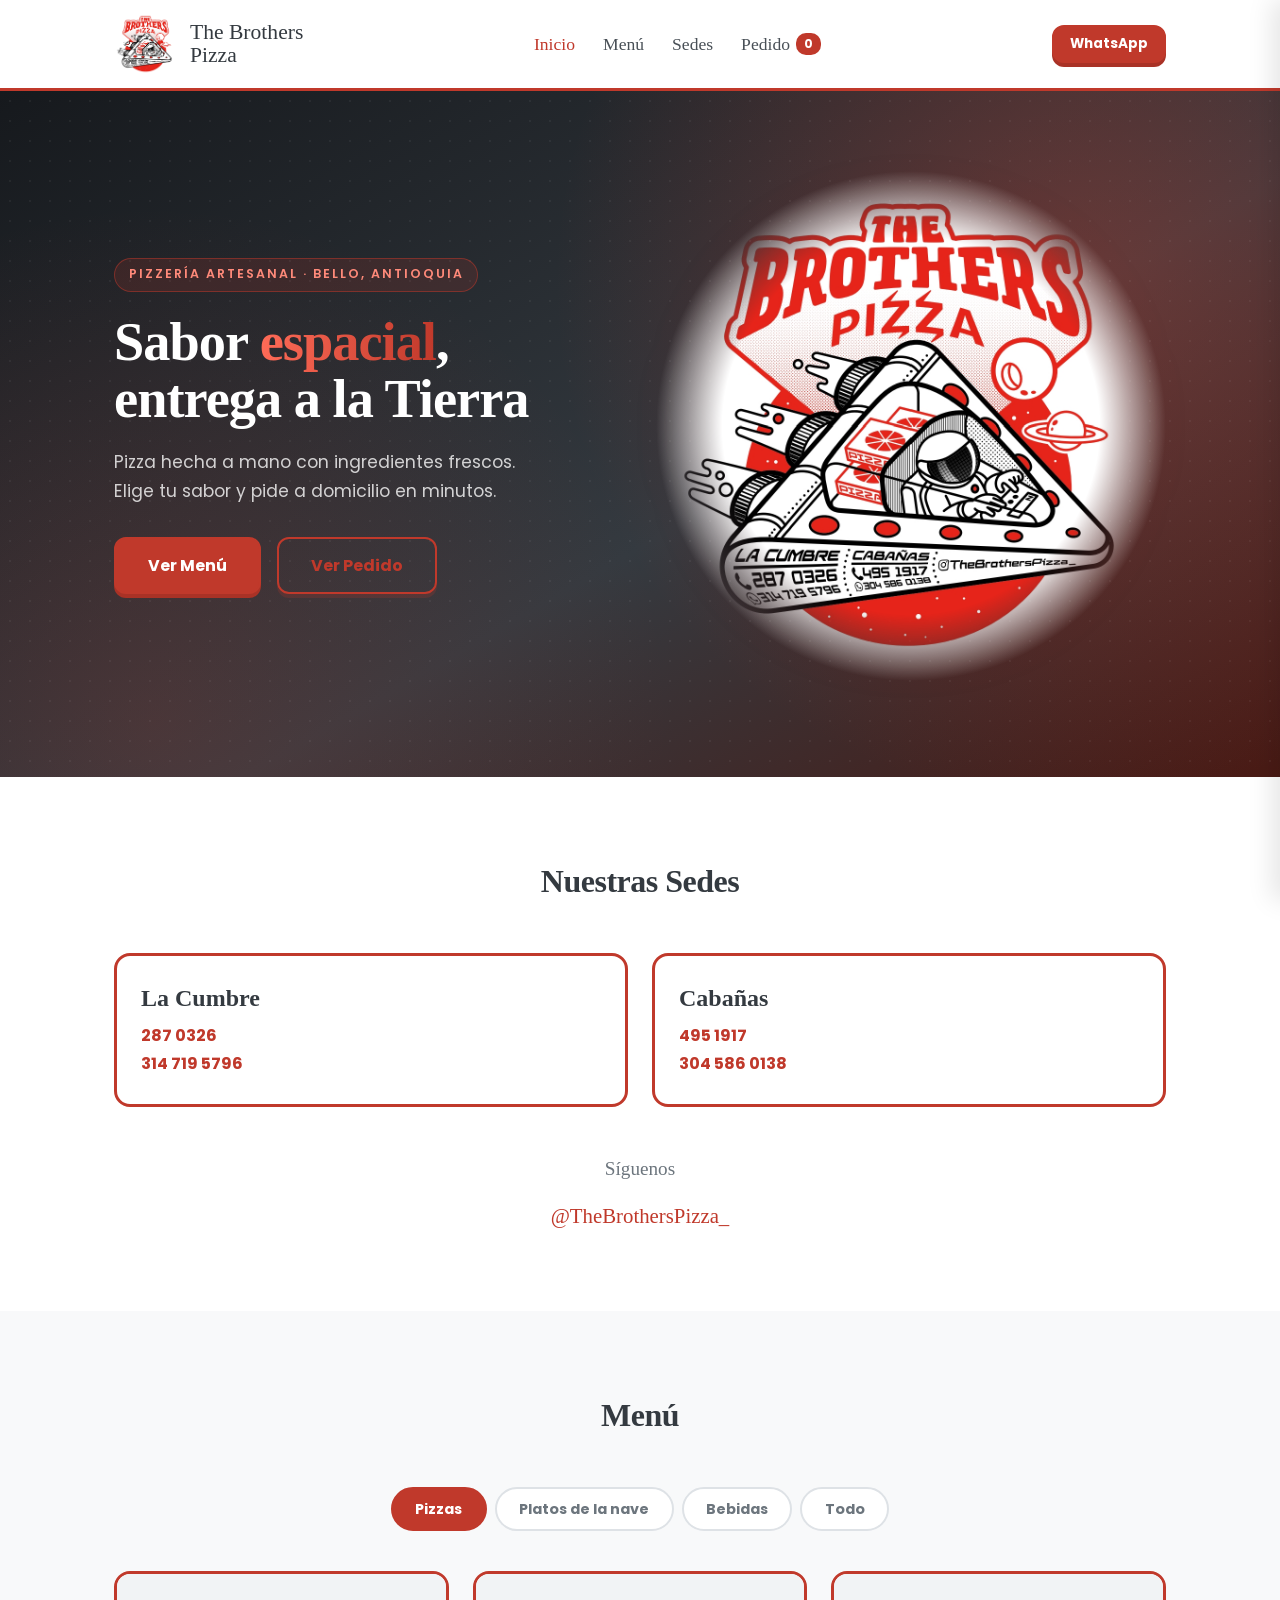
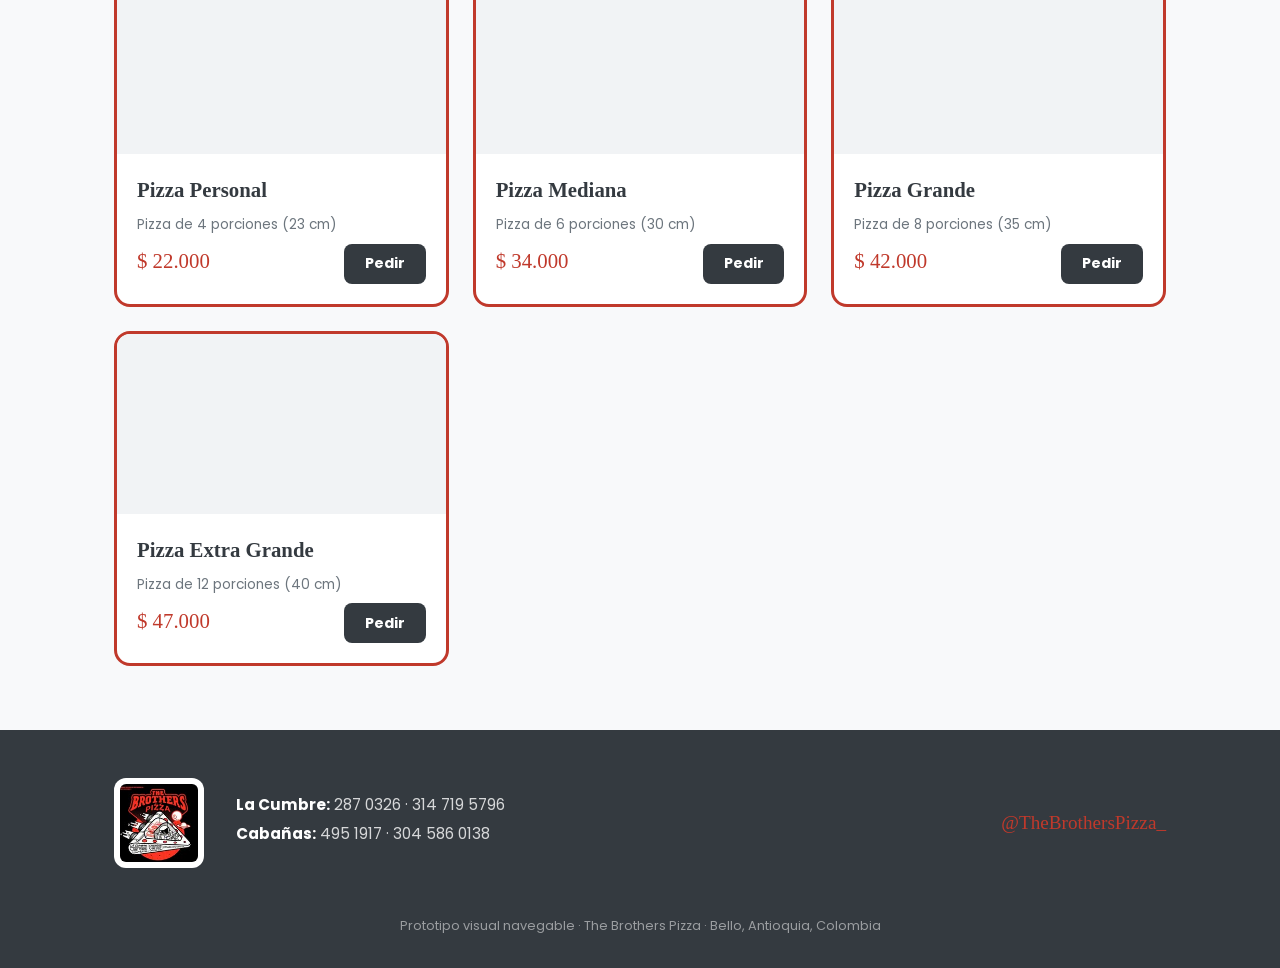
==== index.html @ 6e0bef59 "MVP web The Brothers Pizza" ====
<!DOCTYPE html>
<html lang="es">
<head>
  <meta charset="UTF-8">
  <meta name="viewport" content="width=device-width, initial-scale=1.0">
  <title>The Brothers Pizza - Pedidos Online</title>
  <link rel="preconnect" href="https://fonts.googleapis.com">
  <link rel="preconnect" href="https://fonts.gstatic.com" crossorigin>
  <link href="https://fonts.googleapis.com/css2?family=Permanent+Marker&family=Poppins:wght@400;600;700;800&display=swap" rel="stylesheet">
  <link rel="stylesheet" href="styles.css">
</head>
<body>

  <!-- Header -->
  <header class="header" id="header">
    <div class="container header-inner">
      <a href="#" class="logo" aria-label="The Brothers Pizza">
        <img src="figma-images/logo-astronaut.jpeg" alt="The Brothers Pizza" class="logo-img">
        <span class="logo-text">The Brothers<br>Pizza</span>
      </a>

      <nav class="nav" id="nav">
        <ul class="nav-list">
          <li><a href="#inicio" class="nav-link active">Inicio</a></li>
          <li><a href="#menu" class="nav-link">Menú</a></li>
          <li><a href="#sedes" class="nav-link">Sedes</a></li>
          <li><a href="#carrito" class="nav-link nav-link--cart" aria-label="Carrito de compras">
            Pedido <span class="cart-count" id="cart-count">0</span>
          </a></li>
        </ul>
      </nav>

      <div class="header-actions">
        <a href="https://api.whatsapp.com/send?phone=573100000000&text=Hola" target="_blank" rel="noopener" class="btn btn--red btn--sm">WhatsApp</a>
        <button class="btn-toggle-menu" id="toggle-menu" aria-label="Abrir menú" aria-expanded="false">
          <span></span><span></span><span></span>
        </button>
      </div>
    </div>
  </header>

  <!-- Hero / Landing -->
  <section class="hero" id="inicio">
    <div class="hero-content container">
      <div class="hero-text">
        <span class="hero-eyebrow">Pizzería artesanal · Bello, Antioquia</span>
        <h1 class="hero-title">Sabor <span class="hero-accent">espacial</span>,<br>entrega a la Tierra</h1>
        <p class="hero-sub">Pizza hecha a mano con ingredientes frescos. Elige tu sabor y pide a domicilio en minutos.</p>
        <div class="hero-cta">
          <a href="#menu" class="btn btn--red btn--lg">Ver Menú</a>
          <a href="#carrito" class="btn btn--outline btn--lg">Ver Pedido</a>
        </div>
      </div>
      <div class="hero-visual">
        <div class="hero-glow"></div>
        <img src="figma-images/logo-astronaut.jpeg" alt="The Brothers Pizza - Astronauta" class="hero-image">
      </div>
    </div>
  </section>

  <!-- Sedes -->
  <section class="sedes" id="sedes">
    <div class="container">
      <h2 class="section-title">Nuestras Sedes</h2>
      <div class="sedes-grid">
        <article class="sede-card">
          <h3 class="sede-name">La Cumbre</h3>
          <p class="sede-phone">287 0326</p>
          <p class="sede-phone">314 719 5796</p>
        </article>
        <article class="sede-card">
          <h3 class="sede-name">Cabañas</h3>
          <p class="sede-phone">495 1917</p>
          <p class="sede-phone">304 586 0138</p>
        </article>
      </div>
      <div class="social-section">
        <p class="social-label">Síguenos</p>
        <a href="https://www.instagram.com/thebrotherspizza_/?hl=en" target="_blank" rel="noopener" class="social-link">@TheBrothersPizza_</a>
      </div>
    </div>
  </section>

  <!-- Menú / Pedido -->
  <section class="menu" id="menu">
    <div class="container">
      <h2 class="section-title">Menú</h2>
      <div class="category-tabs" role="tablist" aria-label="Categorías">
        <button class="tab-btn tab-btn--active" data-cat="pizzas" role="tab" aria-selected="true">Pizzas</button>
        <button class="tab-btn" data-cat="platos" role="tab" aria-selected="false">Platos de la nave</button>
        <button class="tab-btn" data-cat="bebidas" role="tab" aria-selected="false">Bebidas</button>
        <button class="tab-btn" data-cat="todo" role="tab" aria-selected="false">Todo</button>
      </div>

      <div class="products-grid" id="products-grid"></div>
    </div>
  </section>

  <!-- Modal de personalización de pizza -->
  <div class="modal-overlay" id="modal-overlay" aria-hidden="true">
    <div class="modal" id="product-modal" role="dialog" aria-modal="true" aria-label="Personalizar producto">
      <button class="modal-close" id="modal-close" aria-label="Cerrar">&times;</button>
      <div class="modal-body">
        <div class="modal-header">
          <div class="product-thumb" id="modal-thumb"></div>
          <div class="product-info">
            <h3 class="product-modal-name" id="modal-name"></h3>
            <p class="product-modal-desc" id="modal-desc"></p>
            <div class="product-modal-price" id="modal-price"></div>
          </div>
        </div>

        <div class="modal-options" id="modal-options">
          <div class="option-group">
            <label class="option-group-title">Sabor</label>
            <div class="flavor-options" id="modal-flavors"></div>
            <p class="flavor-hint">Un sabor por pizza · Algunos sabores tienen recargo</p>
          </div>
        </div>

        <div class="modal-summary">
          <div class="summary-line">
            <span>Subtotal:</span>
            <span class="summary-value" id="modal-subtotal">$0</span>
          </div>
        </div>

        <div class="modal-actions">
          <button class="btn btn--outline btn--full" id="modal-cancel-btn">Cancelar</button>
          <button class="btn btn--red btn--full btn--lg" id="modal-add-btn">Agregar al Pedido</button>
        </div>
      </div>
    </div>
  </div>

  <!-- Carrito / Pedido -->
  <aside class="cart-drawer" id="cart-drawer" aria-hidden="true">
    <div class="cart-drawer-inner">
      <div class="cart-drawer-header">
        <h3>Tu Pedido</h3>
        <button class="cart-close" id="cart-close" aria-label="Cerrar pedido">&times;</button>
      </div>

      <div class="cart-items" id="cart-items"></div>

      <div class="cart-footer">
        <div class="cart-totals">
          <div class="totals-line">
            <span>Subtotal</span>
            <span id="cart-subtotal">$0</span>
          </div>
          <div class="totals-line totals-line--total">
            <span>Total</span>
            <span id="cart-total">$0</span>
          </div>
        </div>
        <div class="cart-actions">
          <button class="btn btn--outline btn--full" id="cart-clear">Vaciar</button>
          <button class="btn btn--red btn--full btn--lg" id="cart-checkout">Simular Pedido</button>
        </div>
      </div>
    </div>
  </aside>

  <!-- Footer -->
  <footer class="footer">
    <div class="container footer-inner">
      <div class="footer-brand">
        <img src="figma-images/logo-main.jpg" alt="The Brothers Pizza" class="footer-logo">
      </div>
      <div class="footer-contact">
        <p><strong>La Cumbre:</strong> 287 0326 · 314 719 5796</p>
        <p><strong>Cabañas:</strong> 495 1917 · 304 586 0138</p>
      </div>
      <div class="footer-social">
        <a href="https://www.instagram.com/thebrotherspizza_/?hl=en" target="_blank" rel="noopener" class="footer-social-link">@TheBrothersPizza_</a>
      </div>
      <p class="footer-legal">Prototipo visual navegable · The Brothers Pizza · Bello, Antioquia, Colombia</p>
    </div>
  </footer>

  <script src="data.js"></script>
  <script src="script.js"></script>
</body>
</html>
---- styles.css ----
:root {
  --color-red: #C0392B;
  --color-red-dark: #A93226;
  --color-dark: #343A40;
  --color-dark-light: #495057;
  --color-white: #FFFFFF;
  --color-gray: #6c757d;
  --color-bg: #f8f9fa;
  --color-border: #dee2e6;
  --shadow: 0 4px 12px rgba(0,0,0,0.08);
  --shadow-lg: 0 8px 24px rgba(0,0,0,0.12);
  --radius: 12px;
  --radius-lg: 16px;
  --transition: 0.25s ease;
  --font-display: 'Permanent Marker', cursive;
  --font-body: 'Poppins', system-ui, -apple-system, sans-serif;
}

* { box-sizing: border-box; margin: 0; padding: 0; }

html { scroll-behavior: smooth; font-size: 16px; }

body {
  font-family: var(--font-body);
  color: #212529;
  background: var(--color-bg);
  line-height: 1.5;
  overflow-x: hidden;
}

a { text-decoration: none; color: inherit; }
button { font-family: inherit; border: none; background: none; cursor: pointer; }
img { max-width: 100%; display: block; }
ul { list-style: none; }

.container {
  max-width: 1100px;
  margin: 0 auto;
  padding: 0 1.5rem;
}

.section-title {
  font-family: var(--font-display);
  font-size: 2rem;
  color: var(--color-dark);
  text-align: center;
  margin-bottom: 3rem;
  letter-spacing: -0.5px;
}

/* ---------- Header ---------- */
.header {
  position: sticky;
  top: 0;
  z-index: 100;
  background: rgba(255,255,255,0.95);
  backdrop-filter: blur(8px);
  border-bottom: 3px solid var(--color-red);
}

.header-inner {
  display: flex;
  align-items: center;
  justify-content: space-between;
  padding: 0.75rem 1.5rem;
}

.logo {
  display: flex;
  align-items: center;
  gap: 0.75rem;
}

.logo-img {
  width: 64px;
  height: 64px;
  object-fit: contain;
  display: block;
  border-radius: 8px;
}

.logo-text {
  font-family: var(--font-display);
  font-size: 1.35rem;
  color: var(--color-dark);
  line-height: 1.05;
  white-space: nowrap;
}

.nav-list {
  display: flex;
  gap: 1.75rem;
  align-items: center;
}

.nav-link {
  font-family: var(--font-display);
  font-size: 1.1rem;
  color: #495057;
  transition: color var(--transition);
}

.nav-link:hover, .nav-link.active { color: var(--color-red); }

.nav-link--cart {
  display: flex;
  align-items: center;
  gap: 0.4rem;
}

.cart-count {
  background: var(--color-red);
  color: var(--color-white);
  font-size: 0.75rem;
  padding: 0.15rem 0.5rem;
  border-radius: 10px;
  font-weight: 700;
  font-family: var(--font-body);
}

.header-actions {
  display: flex;
  align-items: center;
  gap: 0.75rem;
}

.btn {
  display: inline-flex;
  align-items: center;
  justify-content: center;
  gap: 0.5rem;
  padding: 0.6rem 1.25rem;
  border-radius: var(--radius);
  font-weight: 700;
  font-size: 0.95rem;
  transition: all var(--transition);
  border: 2px solid transparent;
  font-family: var(--font-body);
}

.btn--red {
  background: var(--color-red);
  color: var(--color-white);
  border-color: var(--color-red);
  box-shadow: 0 4px 0 var(--color-red-dark);
}

.btn--red:hover {
  background: var(--color-red-dark);
  transform: translateY(-1px);
  box-shadow: 0 6px 0 var(--color-red-dark);
}

.btn--red:active {
  transform: translateY(2px);
  box-shadow: 0 2px 0 var(--color-red-dark);
}

.btn--outline {
  background: transparent;
  color: var(--color-red);
  border-color: var(--color-red);
  box-shadow: 0 4px 0 rgba(192,57,43,0.2);
}

.btn--outline:hover {
  background: var(--color-red);
  color: var(--color-white);
  transform: translateY(-1px);
}

.btn--sm { padding: 0.45rem 1rem; font-size: 0.85rem; }
.btn--lg { padding: 0.9rem 2rem; font-size: 1rem; }
.btn--full { width: 100%; }

.btn-toggle-menu {
  width: 36px;
  height: 36px;
  position: relative;
  display: none;
  flex-direction: column;
  justify-content: center;
  gap: 5px;
}

.btn-toggle-menu span {
  display: block;
  width: 100%;
  height: 3px;
  background: #212529;
  border-radius: 2px;
  transition: var(--transition);
}

/* ---------- Hero ---------- */
.hero {
  position: relative;
  background:
    radial-gradient(circle at 84% 28%, rgba(192,57,43,0.38), transparent 44%),
    radial-gradient(circle at 12% 92%, rgba(192,57,43,0.18), transparent 40%),
    linear-gradient(150deg, #16191d 0%, #343A40 58%, #4a1a14 100%);
  color: var(--color-white);
  padding: 5rem 0 6rem;
  overflow: hidden;
}

.hero::before {
  content: '';
  position: absolute;
  top: 0; left: 0; right: 0; bottom: 0;
  background-image: radial-gradient(circle, rgba(255,255,255,0.05) 1px, transparent 1px);
  background-size: 20px 20px;
  pointer-events: none;
  z-index: 1;
}

.hero .container {
  position: relative;
  z-index: 2;
  display: grid;
  grid-template-columns: 1fr 1fr;
  gap: 2rem;
  align-items: center;
}

.hero-eyebrow {
  display: inline-block;
  font-family: var(--font-body);
  font-size: 0.78rem;
  font-weight: 600;
  letter-spacing: 2px;
  text-transform: uppercase;
  color: #ff8a7a;
  background: rgba(192,57,43,0.16);
  border: 1px solid rgba(192,57,43,0.5);
  padding: 0.4rem 0.85rem;
  border-radius: 999px;
  margin-bottom: 1.4rem;
}

.hero-title {
  font-family: var(--font-display);
  font-size: 3.4rem;
  line-height: 1.05;
  margin-bottom: 1.25rem;
  letter-spacing: -1px;
  color: var(--color-white);
}

.hero-accent {
  background: linear-gradient(90deg, #ff6b57 0%, #C0392B 100%);
  -webkit-background-clip: text;
  background-clip: text;
  color: transparent;
}

.hero-sub {
  font-size: 1.08rem;
  line-height: 1.65;
  color: rgba(255,255,255,0.78);
  max-width: 440px;
  margin-bottom: 2rem;
}

.hero-text {
  max-width: 520px;
}

.hero-cta {
  display: flex;
  gap: 1rem;
  flex-wrap: wrap;
}

.hero-visual {
  position: relative;
  display: flex;
  align-items: center;
  justify-content: center;
  min-height: 460px;
}

.hero-glow {
  position: absolute;
  width: 82%;
  height: 82%;
  background: radial-gradient(circle, rgba(192,57,43,0.65) 0%, rgba(192,57,43,0.15) 45%, transparent 68%);
  filter: blur(50px);
  z-index: 1;
}

.hero-image {
  position: relative;
  z-index: 2;
  width: 100%;
  max-width: 540px;
  height: auto;
  display: block;
  -webkit-mask-image: radial-gradient(circle closest-side at 50% 50%, #000 74%, transparent 100%);
  mask-image: radial-gradient(circle closest-side at 50% 50%, #000 74%, transparent 100%);
  filter: drop-shadow(0 28px 55px rgba(0,0,0,0.55));
  animation: heroFloat 6s ease-in-out infinite;
}

@keyframes heroFloat {
  0%, 100% { transform: translateY(0); }
  50% { transform: translateY(-16px); }
}

@media (prefers-reduced-motion: reduce) {
  .hero-image { animation: none; }
}

/* ---------- Sedes ---------- */
.sedes {
  padding: 5rem 0;
  background: var(--color-white);
}

.sedes-grid {
  display: grid;
  grid-template-columns: repeat(auto-fit, minmax(260px, 1fr));
  gap: 1.5rem;
}

.sede-card {
  display: flex;
  flex-direction: column;
  border: 3px solid var(--color-red);
  border-radius: var(--radius-lg);
  padding: 1.5rem;
  background: var(--color-white);
  transition: transform var(--transition);
}

.sede-card:hover { transform: translateY(-3px); }

.sede-name {
  font-family: var(--font-display);
  font-size: 1.5rem;
  color: var(--color-dark);
  margin-bottom: 0.5rem;
}

.sede-phone {
  font-family: var(--font-body);
  font-weight: 700;
  font-size: 1rem;
  color: var(--color-red);
  margin-bottom: 0.25rem;
}

.social-section {
  margin-top: 3rem;
  text-align: center;
}

.social-label {
  font-family: var(--font-display);
  font-size: 1.2rem;
  color: var(--color-gray);
  margin-bottom: 1rem;
  display: block;
}

.social-link {
  font-family: var(--font-display);
  font-size: 1.3rem;
  color: var(--color-red);
  transition: color var(--transition);
}

.social-link:hover { color: var(--color-red-dark); }

/* ---------- Menu ---------- */
.menu { padding: 5rem 0 4rem; background: var(--color-bg); }

.category-tabs {
  display: flex;
  justify-content: center;
  gap: 0.5rem;
  margin-bottom: 2.5rem;
  flex-wrap: wrap;
}

.tab-btn {
  padding: 0.6rem 1.4rem;
  border: 2px solid var(--color-border);
  border-radius: 30px;
  background: var(--color-white);
  color: var(--color-gray);
  font-family: var(--font-body);
  font-weight: 700;
  font-size: 0.9rem;
  transition: all var(--transition);
  cursor: pointer;
}

.tab-btn:hover { color: var(--color-red); border-color: var(--color-red); }

.tab-btn--active {
  background: var(--color-red);
  color: var(--color-white);
  border-color: var(--color-red);
}

.products-grid {
  display: grid;
  grid-template-columns: repeat(auto-fill, minmax(260px, 1fr));
  gap: 1.5rem;
}

.product-card {
  background: var(--color-white);
  border: 3px solid var(--color-red);
  border-radius: var(--radius-lg);
  overflow: hidden;
  transition: transform var(--transition);
  display: flex;
  flex-direction: column;
}

.product-card:hover { transform: translateY(-4px); }

.product-thumb {
  height: 180px;
  background: #f1f3f5;
  position: relative;
  overflow: hidden;
}

.product-thumb img { width: 100%; height: 100%; object-fit: cover; }

.product-info {
  padding: 1.25rem;
  display: flex;
  flex-direction: column;
  gap: 0.6rem;
  flex: 1;
}

.product-name {
  font-family: var(--font-display);
  font-size: 1.3rem;
  color: var(--color-dark);
}

.product-desc {
  font-size: 0.85rem;
  color: var(--color-gray);
  line-height: 1.4;
}

.product-price-row {
  display: flex;
  justify-content: space-between;
  align-items: baseline;
  margin-top: auto;
}

.product-price {
  font-family: var(--font-display);
  font-size: 1.3rem;
  color: var(--color-red);
}

.product-add {
  background: var(--color-dark);
  color: var(--color-white);
  padding: 0.6rem 1.3rem;
  border-radius: 8px;
  font-family: var(--font-body);
  font-weight: 700;
  font-size: 0.9rem;
  transition: background var(--transition);
  flex-shrink: 0;
}

.product-add:hover { background: var(--color-red); }

/* ---------- Modal ---------- */
.modal-overlay {
  position: fixed;
  inset: 0;
  background: rgba(0,0,0,0.6);
  backdrop-filter: blur(4px);
  z-index: 1000;
  display: flex;
  align-items: center;
  justify-content: center;
  padding: 1.5rem;
  opacity: 0;
  pointer-events: none;
  transition: opacity var(--transition);
}

.modal-overlay.open { opacity: 1; pointer-events: auto; }

.modal {
  background: var(--color-white);
  border: 3px solid var(--color-red);
  border-radius: var(--radius-lg);
  width: 100%;
  max-width: 480px;
  max-height: 90vh;
  overflow-y: auto;
  transform: translateY(20px);
  transition: transform var(--transition);
  box-shadow: var(--shadow-lg);
}

.modal-overlay.open .modal { transform: translateY(0); }

.modal-close {
  position: absolute;
  top: 1rem;
  right: 1rem;
  width: 40px;
  height: 40px;
  border-radius: 50%;
  background: #f1f3f5;
  color: #495057;
  font-size: 1.5rem;
  line-height: 1;
  display: grid;
  place-items: center;
  transition: background var(--transition), color var(--transition);
  border: 2px solid var(--color-dark);
}

.modal-close:hover { background: var(--color-red); color: var(--color-white); }

.modal-body { padding: 1.75rem; display: flex; flex-direction: column; gap: 1.5rem; }

.modal-header { display: flex; gap: 1.25rem; align-items: flex-start; }

.modal-thumb {
  width: 120px;
  height: 120px;
  border-radius: var(--radius);
  overflow: hidden;
  background: #f1f3f5;
  flex-shrink: 0;
  border: 2px solid var(--color-border);
}

.modal-thumb img { width: 100%; height: 100%; object-fit: cover; }

.product-modal-name {
  font-family: var(--font-display);
  font-size: 1.6rem;
  color: var(--color-dark);
  margin-bottom: 0.4rem;
}

.product-modal-desc {
  font-size: 0.9rem;
  color: var(--color-gray);
  margin-bottom: 0.75rem;
  line-height: 1.4;
}

.product-modal-price {
  font-family: var(--font-display);
  font-size: 1.4rem;
  color: var(--color-red);
}

.option-group-title {
  font-family: var(--font-display);
  font-size: 1.1rem;
  color: var(--color-dark);
  margin-bottom: 0.6rem;
  display: block;
}

.flavor-hint {
  font-size: 0.8rem;
  color: var(--color-gray);
  margin-top: 0.5rem;
}

.size-options, .flavor-options {
  display: flex;
  flex-wrap: wrap;
  gap: 0.6rem;
}

.option-chip {
  padding: 0.5rem 0.9rem;
  border: 2px solid var(--color-border);
  border-radius: 20px;
  background: var(--color-white);
  color: #495057;
  font-family: var(--font-body);
  font-weight: 700;
  font-size: 0.85rem;
  cursor: pointer;
  transition: all var(--transition);
  white-space: nowrap;
}

.option-chip:hover { border-color: var(--color-red); color: var(--color-red); }

.option-chip--selected {
  background: var(--color-red);
  color: var(--color-white);
  border-color: var(--color-red);
  box-shadow: 0 4px 0 var(--color-red-dark);
}

.option-chip--price {
  position: relative;
  padding-left: 2.2rem;
}

.option-chip--price::before {
  content: '+';
  position: absolute;
  left: 0.55rem;
  top: 50%;
  transform: translateY(-50%);
  font-size: 1rem;
  color: var(--color-red);
  font-weight: 900;
}

.modal-summary {
  padding-top: 0.5rem;
  border-top: 3px solid var(--color-border);
  margin-top: 0.5rem;
}

.summary-line {
  display: flex;
  justify-content: space-between;
  font-family: var(--font-display);
  font-size: 1.2rem;
  color: var(--color-dark);
}

.summary-value { color: var(--color-red); }

.modal-actions {
  display: flex;
  gap: 0.75rem;
  margin-top: 0.5rem;
}

/* ---------- Cart Drawer ---------- */
.cart-drawer {
  position: fixed;
  top: 0;
  right: 0;
  width: 100%;
  max-width: 420px;
  height: 100vh;
  background: var(--color-white);
  z-index: 1100;
  transform: translateX(100%);
  transition: transform var(--transition);
  box-shadow: -8px 0 24px rgba(0,0,0,0.1);
  display: flex;
  flex-direction: column;
  border-left: 3px solid var(--color-red);
}

.cart-drawer.open { transform: translateX(0); }

.cart-drawer-inner { display: flex; flex-direction: column; height: 100%; }

.cart-drawer-header {
  display: flex;
  align-items: center;
  justify-content: space-between;
  padding: 1.25rem 1.5rem;
  border-bottom: 3px solid var(--color-red);
}

.cart-drawer-header h3 {
  font-family: var(--font-display);
  font-size: 1.5rem;
  color: var(--color-dark);
}

.cart-close {
  width: 40px;
  height: 40px;
  border-radius: 50%;
  background: #f1f3f5;
  color: #495057;
  font-size: 1.5rem;
  line-height: 1;
  display: grid;
  place-items: center;
  border: 2px solid var(--color-dark);
}

.cart-items {
  flex: 1;
  overflow-y: auto;
  padding: 1.5rem;
}

.cart-item {
  display: flex;
  gap: 1rem;
  padding-bottom: 1.25rem;
  border-bottom: 2px solid var(--color-border);
  margin-bottom: 1.25rem;
  align-items: flex-start;
}

.cart-item-thumb {
  width: 64px;
  height: 64px;
  border-radius: 8px;
  overflow: hidden;
  background: #f1f3f5;
  flex-shrink: 0;
  border: 2px solid var(--color-border);
}

.cart-item-thumb img { width: 100%; height: 100%; object-fit: cover; }

.cart-item-info { flex: 1; min-width: 0; }

.cart-item-name {
  font-family: var(--font-display);
  font-size: 1.1rem;
  color: var(--color-dark);
  margin-bottom: 0.2rem;
  display: block;
}

.cart-item-details {
  font-size: 0.78rem;
  color: var(--color-gray);
  line-height: 1.3;
}

.cart-item-price {
  font-family: var(--font-display);
  font-size: 1rem;
  color: var(--color-red);
  display: block;
  margin-top: 0.4rem;
}

.cart-item-qty {
  display: flex;
  align-items: center;
  gap: 0.4rem;
  margin-top: 0.5rem;
}

.qty-btn {
  width: 28px;
  height: 28px;
  border: 2px solid var(--color-border);
  border-radius: 6px;
  background: var(--color-white);
  font-size: 1.2rem;
  line-height: 1;
  display: grid;
  place-items: center;
  color: var(--color-dark);
  cursor: pointer;
  font-weight: 900;
}

.qty-btn:hover { border-color: var(--color-red); color: var(--color-red); }

.qty-value {
  min-width: 22px;
  text-align: center;
  font-weight: 800;
  font-size: 0.9rem;
  color: var(--color-dark);
  font-family: var(--font-body);
}

.remove-item {
  margin-top: 0.5rem;
  font-size: 0.78rem;
  color: var(--color-red);
  font-weight: 800;
  font-family: var(--font-body);
  padding: 0;
  text-align: left;
}

.remove-item:hover { text-decoration: underline; }

.cart-footer {
  padding: 1.5rem;
  border-top: 3px solid var(--color-red);
  background: #f8f9fa;
  display: flex;
  flex-direction: column;
  gap: 1rem;
}

.cart-totals {
  border-top: 2px solid var(--color-dark);
  padding-top: 1rem;
}

.totals-line {
  display: flex;
  justify-content: space-between;
  font-size: 0.95rem;
  color: #495057;
  margin-bottom: 0.4rem;
}

.totals-line--total {
  font-family: var(--font-display);
  font-size: 1.3rem;
  color: var(--color-dark);
  border-top: 3px solid var(--color-dark);
  padding-top: 0.6rem;
  margin-top: 0.6rem;
}

.totals-line--total span:last-child { color: var(--color-red); }

.cart-actions { display: flex; flex-direction: column; gap: 0.75rem; }

.empty-cart {
  text-align: center;
  padding: 3rem 1rem;
  color: var(--color-gray);
}

.empty-cart p { font-size: 1rem; margin-bottom: 1.5rem; font-family: var(--font-display); }

/* ---------- Footer ---------- */
.footer {
  background: var(--color-dark);
  color: var(--color-white);
  padding: 3rem 0 2rem;
}

.footer-inner {
  display: flex;
  flex-wrap: wrap;
  align-items: center;
  justify-content: space-between;
  gap: 2rem;
}

.footer-brand { flex: 0 0 auto; }

.footer-logo { width: 90px; height: 90px; object-fit: contain; display: block; background: #FFFFFF; border-radius: 12px; padding: 6px; }

.footer-contact { flex: 1 1 auto; }

.footer-contact p {
  font-size: 0.95rem;
  color: rgba(255,255,255,0.8);
  margin-bottom: 0.4rem;
  font-family: var(--font-body);
  white-space: nowrap;
}

.footer-contact strong { color: var(--color-white); }

.footer-social { flex: 0 0 auto; }

.footer-social-link {
  font-family: var(--font-display);
  color: var(--color-red);
  font-size: 1.2rem;
}

.footer-legal {
  flex: 1 0 100%;
  text-align: center;
  margin-top: 1rem;
  font-size: 0.8rem;
  color: rgba(255,255,255,0.5);
  font-family: var(--font-body);
}

/* ---------- Responsive ---------- */
@media (max-width: 768px) {
  .hero .container { grid-template-columns: 1fr; text-align: center; gap: 1.5rem; }
  .hero-title { font-size: 2.5rem; }
  .hero-text { max-width: 100%; }
  .hero-sub { margin-left: auto; margin-right: auto; }
  .hero-cta { justify-content: center; }
  .hero-visual { min-height: auto; padding: 1rem 0; }
  .hero-image { max-width: 380px; }

  .footer-inner { flex-direction: column; text-align: center; }
  .footer-contact p { white-space: normal; }

  .nav { position: absolute; inset: 0 0 0 auto; background: var(--color-white); width: 260px; height: 100vh; transform: translateX(100%); transition: transform 0.3s ease; flex-direction: column; padding: 2rem; box-shadow: -4px 0 12px rgba(0,0,0,0.1); border: none; border-left: 3px solid var(--color-red); }
  .nav.open { transform: translateX(0); }
  .nav-list { flex-direction: column; gap: 1.25rem; align-items: flex-start; }
  .btn-toggle-menu { display: flex; }

  .category-tabs { gap: 0.4rem; }
  .tab-btn { padding: 0.5rem 1rem; font-size: 0.85rem; }
}

@media (max-width: 480px) {
  .hero-title { font-size: 1.8rem; }
  .hero-image { max-width: 300px; }
  .logo-text { display: none; }
  .modal-body { padding: 1.25rem; }
  .cart-drawer { max-width: 100vw; width: 100vw; }
}
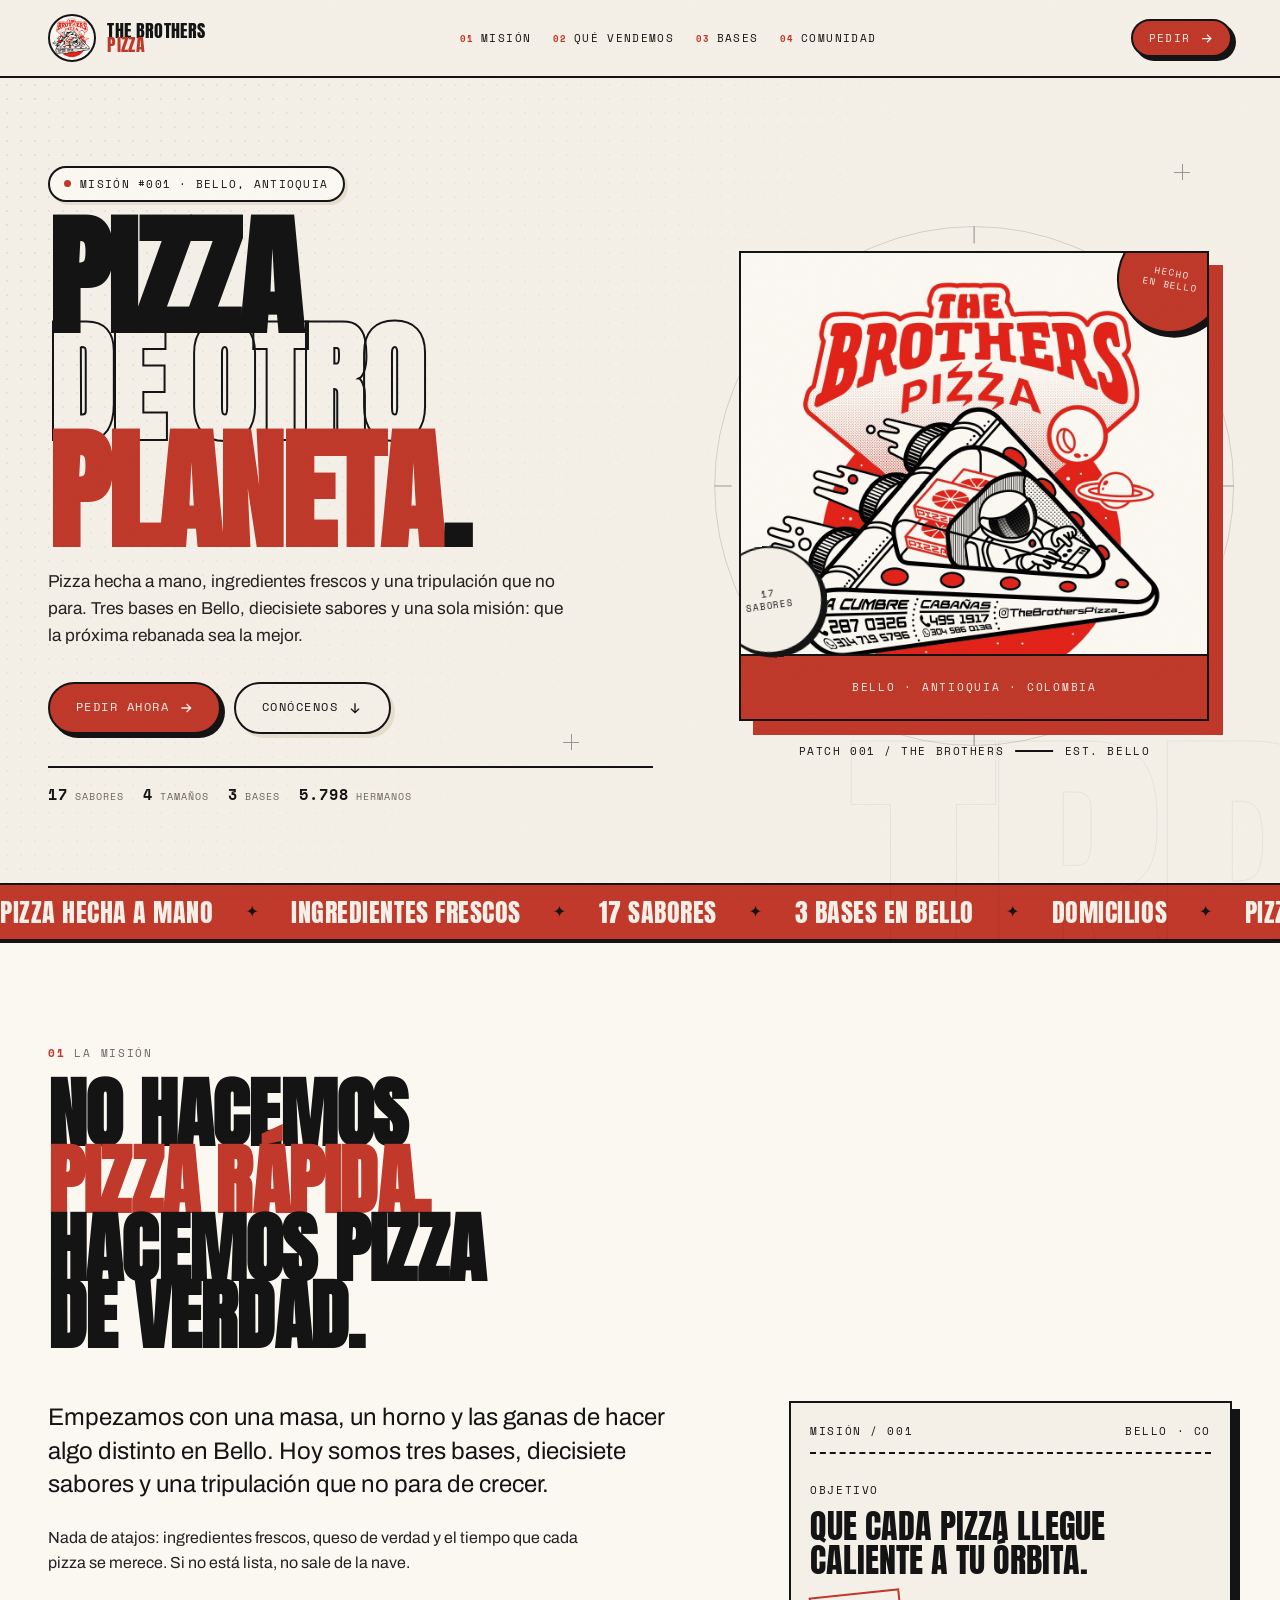
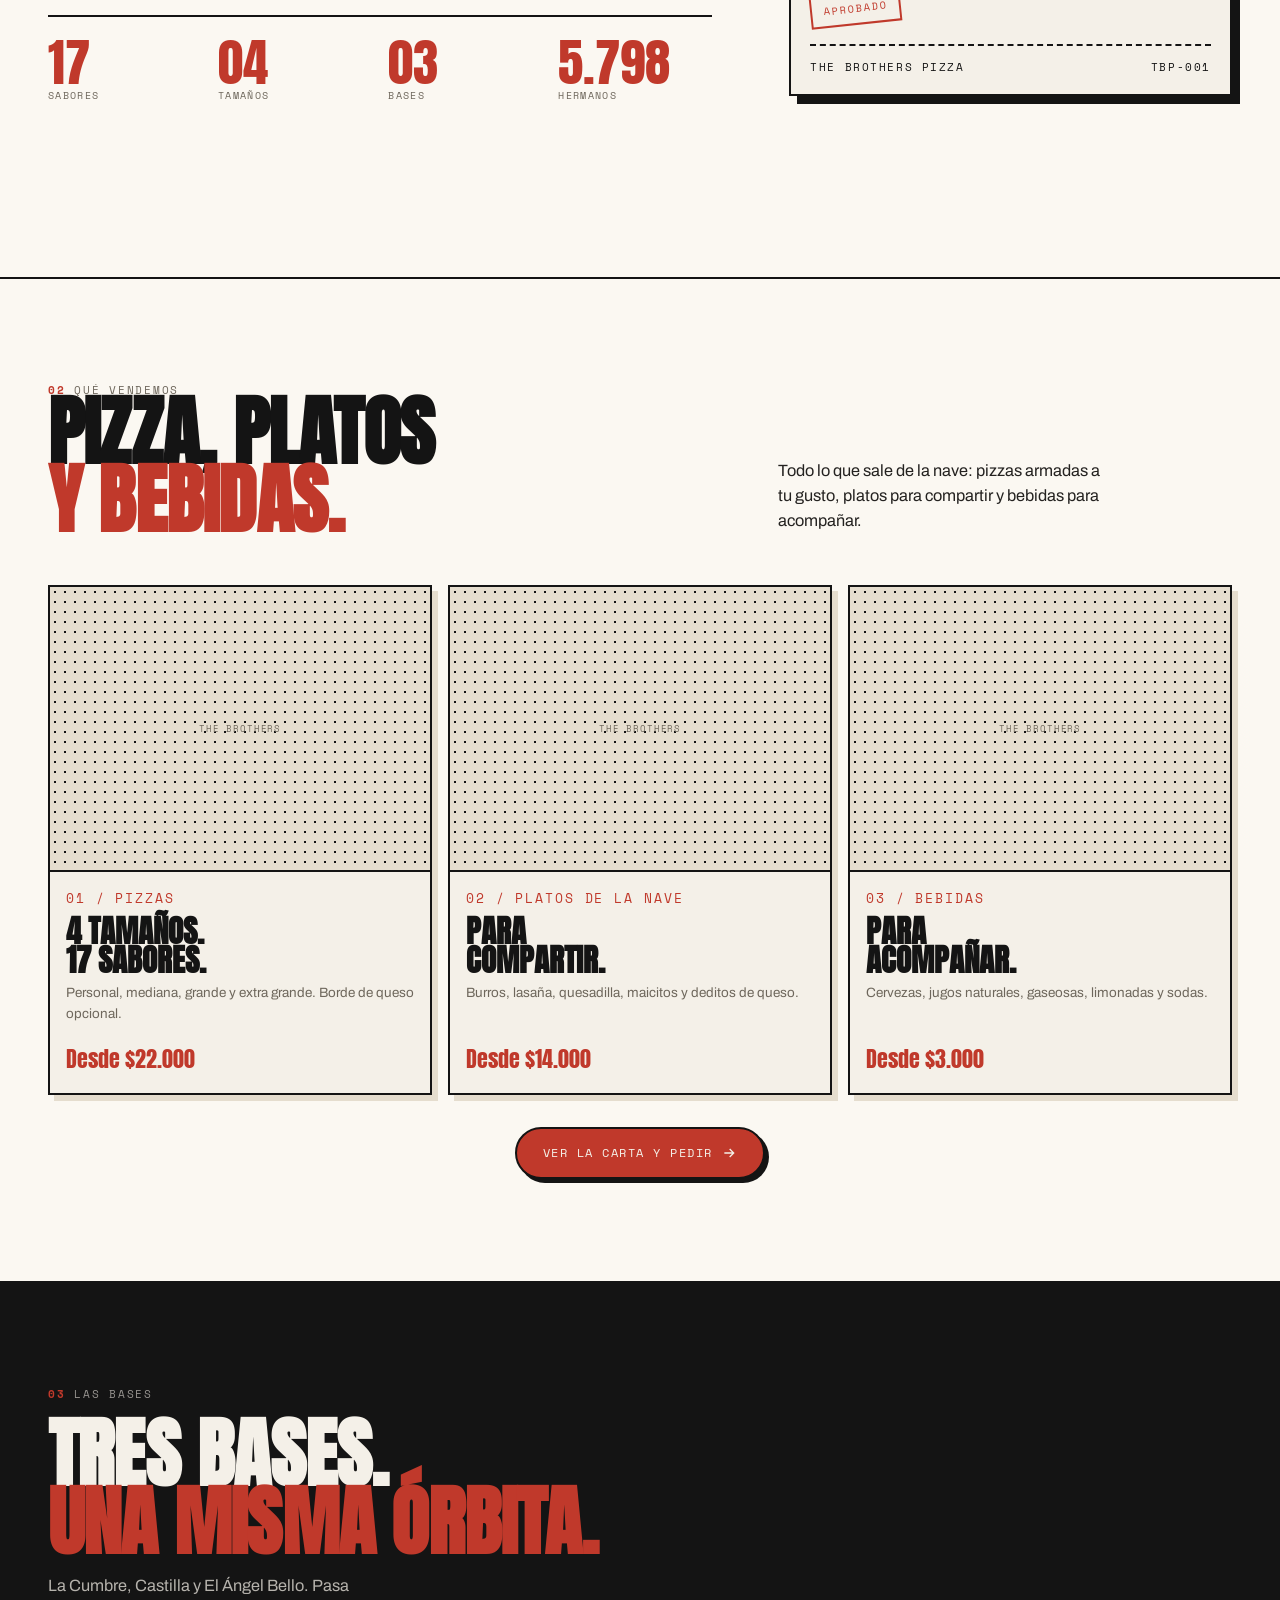
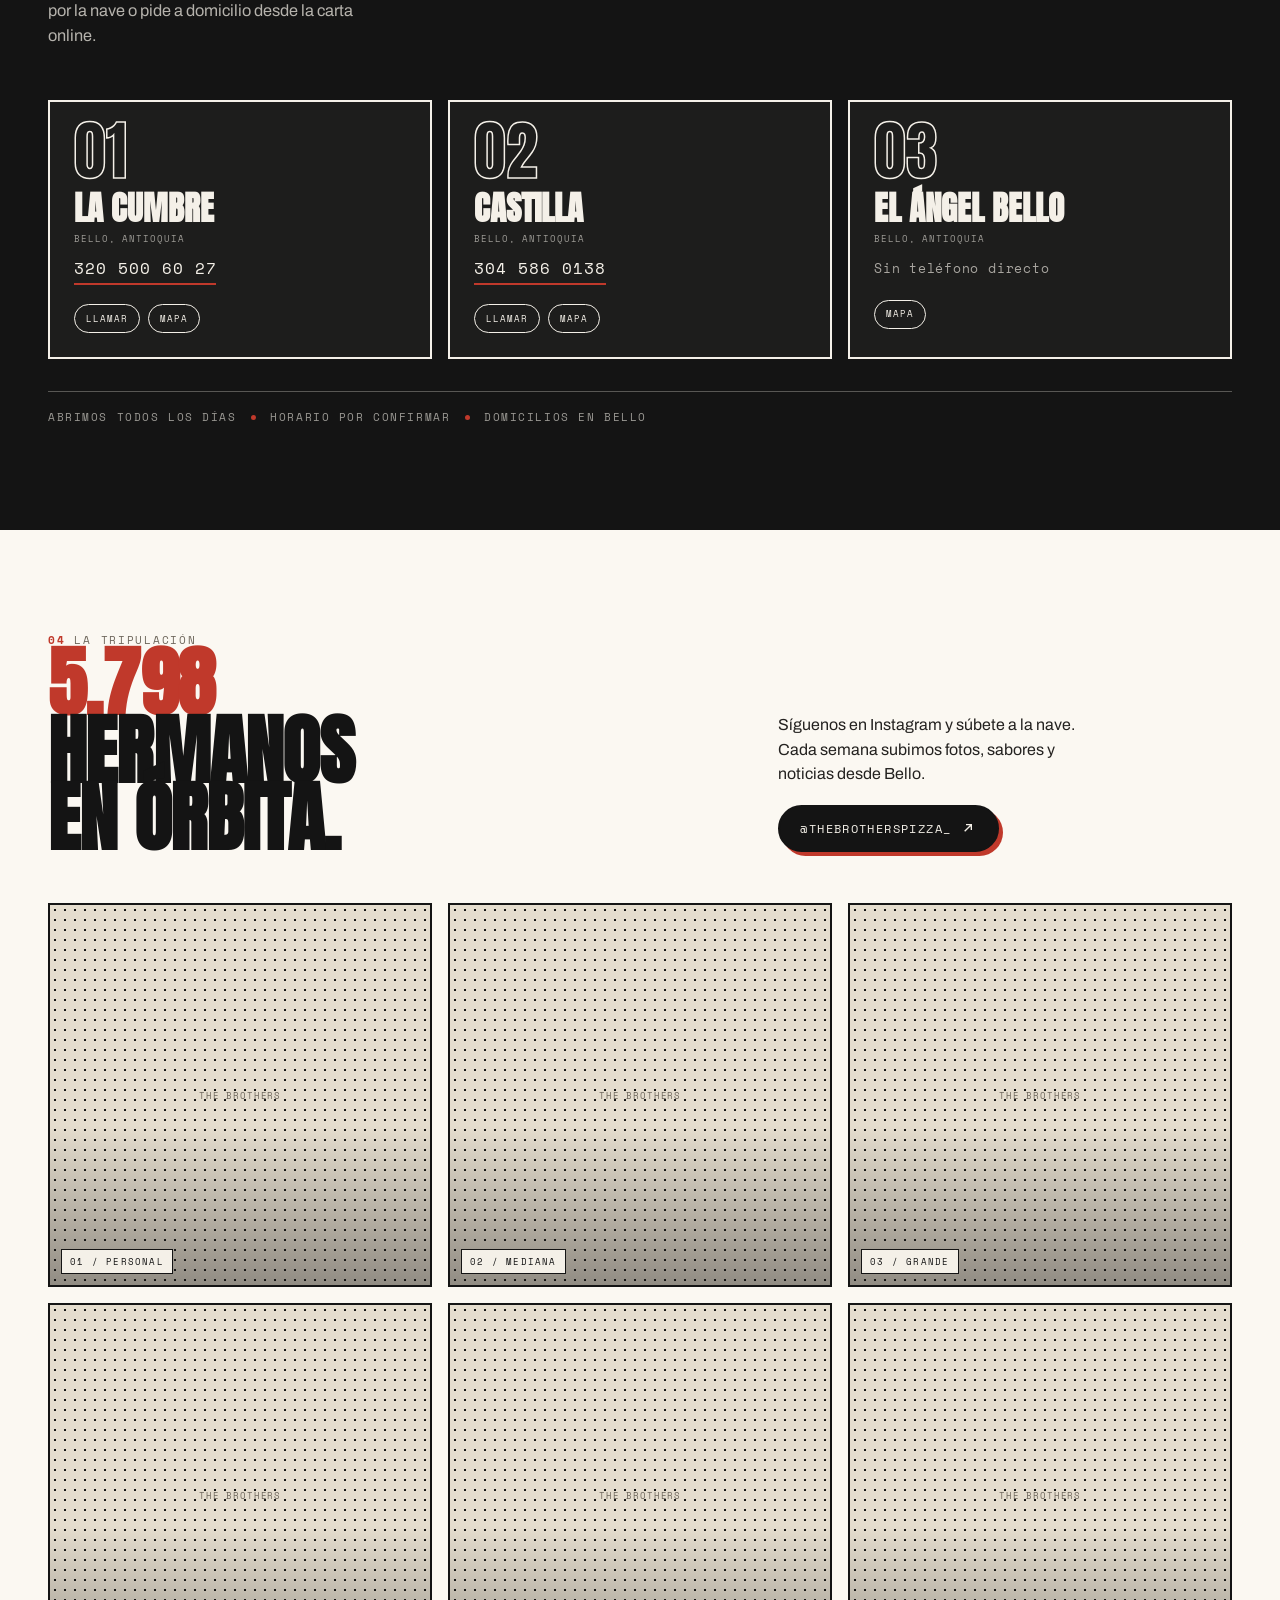
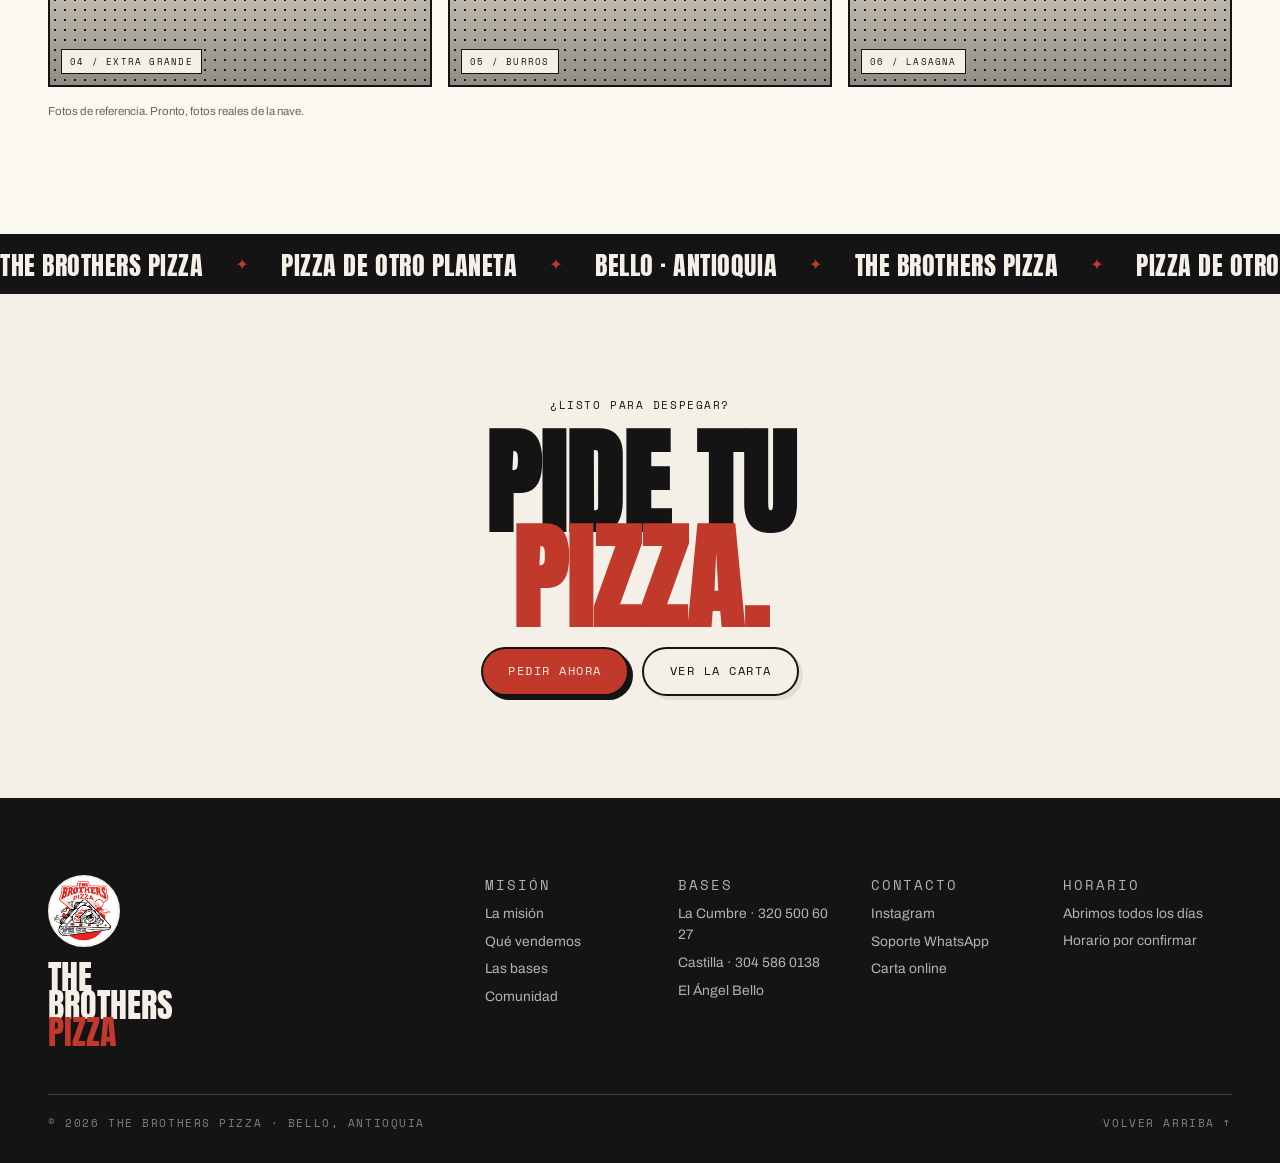
==== commit 33aad6e3: "MVP pendiente por ultima revision" ====
--- a/index.html
+++ b/index.html
@@ -3,183 +3,391 @@
 <head>
   <meta charset="UTF-8">
   <meta name="viewport" content="width=device-width, initial-scale=1.0">
-  <title>The Brothers Pizza - Pedidos Online</title>
+  <title>The Brothers Pizza — Pizza de otro planeta | Bello, Antioquia</title>
+  <meta name="description" content="Pizza hecha a mano en Bello, Antioquia. 17 sabores, 4 tamaños y 3 bases. Conoce el negocio y pide en nuestra carta online.">
+  <meta name="theme-color" content="#141414">
+  <meta property="og:title" content="The Brothers Pizza — Pizza de otro planeta">
+  <meta property="og:description" content="17 sabores, 4 tamaños y 3 bases en Bello, Antioquia. Pide en nuestra carta online.">
+  <meta property="og:type" content="website">
+  <meta property="og:image" content="figma-images/logo-astronaut.jpeg">
   <link rel="preconnect" href="https://fonts.googleapis.com">
   <link rel="preconnect" href="https://fonts.gstatic.com" crossorigin>
-  <link href="https://fonts.googleapis.com/css2?family=Permanent+Marker&family=Poppins:wght@400;600;700;800&display=swap" rel="stylesheet">
+  <link rel="preconnect" href="https://api.thebrotherspizza.com.co">
+  <link href="https://fonts.googleapis.com/css2?family=Anton&family=Archivo:wght@400;500;600;700&family=Space+Mono:wght@400;700&display=swap" rel="stylesheet">
   <link rel="stylesheet" href="styles.css">
 </head>
 <body>
 
-  <!-- Header -->
-  <header class="header" id="header">
-    <div class="container header-inner">
-      <a href="#" class="logo" aria-label="The Brothers Pizza">
-        <img src="figma-images/logo-astronaut.jpeg" alt="The Brothers Pizza" class="logo-img">
-        <span class="logo-text">The Brothers<br>Pizza</span>
+  <div class="noise" aria-hidden="true"></div>
+  <div class="scroll-progress" id="scroll-progress" aria-hidden="true"></div>
+
+  <header class="site-header" id="site-header">
+    <div class="container header__inner">
+      <a href="index.html" class="brand" aria-label="The Brothers Pizza, inicio">
+        <span class="brand__mark">
+          <img src="figma-images/logo-astronaut.jpeg" alt="" width="48" height="48">
+        </span>
+        <span class="brand__text"><span>THE BROTHERS</span><span>PIZZA</span></span>
       </a>
 
-      <nav class="nav" id="nav">
-        <ul class="nav-list">
-          <li><a href="#inicio" class="nav-link active">Inicio</a></li>
-          <li><a href="#menu" class="nav-link">Menú</a></li>
-          <li><a href="#sedes" class="nav-link">Sedes</a></li>
-          <li><a href="#carrito" class="nav-link nav-link--cart" aria-label="Carrito de compras">
-            Pedido <span class="cart-count" id="cart-count">0</span>
-          </a></li>
-        </ul>
+      <nav class="nav" id="nav" aria-label="Navegación principal">
+        <a href="#mision" class="nav__link"><span class="nav__num">01</span>Misión</a>
+        <a href="#que-vendemos" class="nav__link"><span class="nav__num">02</span>Qué vendemos</a>
+        <a href="#bases" class="nav__link"><span class="nav__num">03</span>Bases</a>
+        <a href="#comunidad" class="nav__link"><span class="nav__num">04</span>Comunidad</a>
       </nav>
 
-      <div class="header-actions">
-        <a href="https://api.whatsapp.com/send?phone=573100000000&text=Hola" target="_blank" rel="noopener" class="btn btn--red btn--sm">WhatsApp</a>
-        <button class="btn-toggle-menu" id="toggle-menu" aria-label="Abrir menú" aria-expanded="false">
-          <span></span><span></span><span></span>
+      <div class="header__actions">
+        <a class="btn btn--red btn--sm header__cta" href="pedido.html">
+          Pedir
+          <svg viewBox="0 0 24 24" width="15" height="15" fill="none" stroke="currentColor" stroke-width="2" aria-hidden="true"><path d="M5 12h14M13 6l6 6-6 6"/></svg>
+        </a>
+        <button class="menu-toggle" id="menu-toggle" aria-label="Abrir menú" aria-expanded="false" aria-controls="nav">
+          <span></span><span></span>
         </button>
       </div>
     </div>
   </header>
 
-  <!-- Hero / Landing -->
-  <section class="hero" id="inicio">
-    <div class="hero-content container">
-      <div class="hero-text">
-        <span class="hero-eyebrow">Pizzería artesanal · Bello, Antioquia</span>
-        <h1 class="hero-title">Sabor <span class="hero-accent">espacial</span>,<br>entrega a la Tierra</h1>
-        <p class="hero-sub">Pizza hecha a mano con ingredientes frescos. Elige tu sabor y pide a domicilio en minutos.</p>
-        <div class="hero-cta">
-          <a href="#menu" class="btn btn--red btn--lg">Ver Menú</a>
-          <a href="#carrito" class="btn btn--outline btn--lg">Ver Pedido</a>
-        </div>
-      </div>
-      <div class="hero-visual">
-        <div class="hero-glow"></div>
-        <img src="figma-images/logo-astronaut.jpeg" alt="The Brothers Pizza - Astronauta" class="hero-image">
+  <main>
+    <section class="hero" id="inicio">
+      <div class="hero__bg" aria-hidden="true">
+        <div class="hero__halftone"></div>
+        <span class="hero__cross hero__cross--1"></span>
+        <span class="hero__cross hero__cross--2"></span>
+        <span class="hero__cross hero__cross--3"></span>
+        <span class="hero__ghost">TBP</span>
+      </div>
+
+      <div class="container hero__grid">
+        <div class="hero__copy">
+          <p class="eyebrow"><span class="eyebrow__dot"></span>Misión #001 · Bello, Antioquia</p>
+
+          <h1 class="hero__title">
+            <span class="hero__line">PIZZA</span>
+            <span class="hero__line hero__line--outline">DE OTRO</span>
+            <span class="hero__line hero__line--red">PLANETA<span class="hero__period">.</span></span>
+          </h1>
+
+          <p class="hero__sub">Pizza hecha a mano, ingredientes frescos y una tripulación que no para. Tres bases en Bello, diecisiete sabores y una sola misión: que la próxima rebanada sea la mejor.</p>
+
+          <div class="hero__cta">
+            <a href="pedido.html" class="btn btn--red btn--lg">
+              Pedir ahora
+              <svg viewBox="0 0 24 24" width="16" height="16" fill="none" stroke="currentColor" stroke-width="2" aria-hidden="true"><path d="M5 12h14M13 6l6 6-6 6"/></svg>
+            </a>
+            <a href="#mision" class="btn btn--ghost btn--lg">
+              Conócenos
+              <svg viewBox="0 0 24 24" width="16" height="16" fill="none" stroke="currentColor" stroke-width="2" aria-hidden="true"><path d="M12 5v14M6 13l6 6 6-6"/></svg>
+            </a>
+          </div>
+
+          <div class="hero__meta">
+            <span><strong>17</strong> sabores</span>
+            <span><strong>4</strong> tamaños</span>
+            <span><strong>3</strong> bases</span>
+            <span><strong>5.798</strong> hermanos</span>
+          </div>
+        </div>
+
+        <div class="hero__art" data-reveal>
+          <div class="orbit" aria-hidden="true">
+            <svg viewBox="0 0 600 600" fill="none">
+              <circle cx="300" cy="300" r="236" stroke="#141414" stroke-width="1.2" stroke-dasharray="4 8" opacity=".45"/>
+              <circle cx="300" cy="300" r="196" stroke="#C0392B" stroke-width="1.4" opacity=".7"/>
+              <circle cx="300" cy="300" r="276" stroke="#141414" stroke-width="1" opacity=".2"/>
+              <circle cx="300" cy="64" r="7" fill="#C0392B"/>
+              <circle cx="536" cy="300" r="4" fill="#141414"/>
+              <circle cx="118" cy="438" r="5" fill="#C0392B"/>
+              <path d="M300 24v18M300 558v18M24 300h18M558 300h18" stroke="#141414" stroke-width="1.2" opacity=".5"/>
+            </svg>
+          </div>
+
+          <div class="patch">
+            <div class="patch__media">
+              <img src="figma-images/logo-astronaut.jpeg" alt="The Brothers Pizza: astronauta y pizza en una nave" width="1080" height="1080" fetchpriority="high">
+            </div>
+            <div class="patch__bar">BELLO · ANTIOQUIA · COLOMBIA</div>
+            <span class="sticker sticker--top">HECHO<br>EN BELLO</span>
+            <span class="sticker sticker--bottom">17<br>SABORES</span>
+          </div>
+
+          <div class="hero__note">
+            <span class="mono">PATCH 001 / THE BROTHERS</span>
+            <span class="hero__note-line"></span>
+            <span class="mono">EST. BELLO</span>
+          </div>
+        </div>
+      </div>
+
+      <div class="marquee marquee--red" aria-hidden="true">
+        <div class="marquee__track">
+          <span>PIZZA HECHA A MANO</span><span class="star">✦</span>
+          <span>INGREDIENTES FRESCOS</span><span class="star">✦</span>
+          <span>17 SABORES</span><span class="star">✦</span>
+          <span>3 BASES EN BELLO</span><span class="star">✦</span>
+          <span>DOMICILIOS</span><span class="star">✦</span>
+          <span>PIZZA HECHA A MANO</span><span class="star">✦</span>
+          <span>INGREDIENTES FRESCOS</span><span class="star">✦</span>
+          <span>17 SABORES</span><span class="star">✦</span>
+          <span>3 BASES EN BELLO</span><span class="star">✦</span>
+          <span>DOMICILIOS</span><span class="star">✦</span>
+        </div>
+      </div>
+    </section>
+
+    <section class="mission section" id="mision">
+      <div class="container">
+        <div class="section-head">
+          <p class="section-kicker"><span>01</span> La misión</p>
+          <h2 class="section-title" data-reveal>NO HACEMOS<br><span class="text-red">PIZZA RÁPIDA.</span><br>HACEMOS PIZZA<br>DE VERDAD.</h2>
+        </div>
+
+        <div class="mission__grid">
+          <div class="mission__copy" data-reveal>
+            <p class="lead">Empezamos con una masa, un horno y las ganas de hacer algo distinto en Bello. Hoy somos tres bases, diecisiete sabores y una tripulación que no para de crecer.</p>
+            <p>Nada de atajos: ingredientes frescos, queso de verdad y el tiempo que cada pizza se merece. Si no está lista, no sale de la nave.</p>
+
+            <div class="stats">
+              <div class="stat"><span class="stat__num">17</span><span class="stat__label">sabores</span></div>
+              <div class="stat"><span class="stat__num">04</span><span class="stat__label">tamaños</span></div>
+              <div class="stat"><span class="stat__num">03</span><span class="stat__label">bases</span></div>
+              <div class="stat"><span class="stat__num">5.798</span><span class="stat__label">hermanos</span></div>
+            </div>
+          </div>
+
+          <aside class="ticket-card" data-reveal style="--delay:.1s">
+            <div class="ticket-card__top"><span class="mono">MISIÓN / 001</span><span class="mono">BELLO · CO</span></div>
+            <div class="ticket-card__body">
+              <p class="mono">OBJETIVO</p>
+              <p class="ticket-card__statement">Que cada pizza llegue caliente a tu órbita.</p>
+              <div class="ticket-card__stamp">APROBADO</div>
+            </div>
+            <div class="ticket-card__bottom"><span class="mono">THE BROTHERS PIZZA</span><span class="mono">TBP-001</span></div>
+          </aside>
+        </div>
+      </div>
+    </section>
+
+    <section class="offer section" id="que-vendemos">
+      <div class="container">
+        <div class="section-head section-head--row">
+          <div data-reveal>
+            <p class="section-kicker"><span>02</span> Qué vendemos</p>
+            <h2 class="section-title">PIZZA, PLATOS<br><span class="text-red">Y BEBIDAS.</span></h2>
+          </div>
+          <p class="section-intro" data-reveal style="--delay:.1s">Todo lo que sale de la nave: pizzas armadas a tu gusto, platos para compartir y bebidas para acompañar.</p>
+        </div>
+
+        <div class="offer-grid" data-reveal>
+          <article class="offer-card">
+            <div class="offer-card__media media">
+              <img src="https://api.thebrotherspizza.com.co/ventas/storage?file=productos/prd-1.jpg" alt="Pizza The Brothers" loading="lazy" decoding="async">
+              <div class="media__fallback"><span>THE BROTHERS</span></div>
+            </div>
+            <div class="offer-card__body">
+              <p class="mono">01 / PIZZAS</p>
+              <h3>4 TAMAÑOS.<br>17 SABORES.</h3>
+              <p>Personal, mediana, grande y extra grande. Borde de queso opcional.</p>
+              <span class="offer-card__price">Desde $22.000</span>
+            </div>
+          </article>
+
+          <article class="offer-card">
+            <div class="offer-card__media media">
+              <img src="https://api.thebrotherspizza.com.co/ventas/storage?file=productos/prd-6.jpg" alt="Burros al horno The Brothers" loading="lazy" decoding="async">
+              <div class="media__fallback"><span>THE BROTHERS</span></div>
+            </div>
+            <div class="offer-card__body">
+              <p class="mono">02 / PLATOS DE LA NAVE</p>
+              <h3>PARA<br>COMPARTIR.</h3>
+              <p>Burros, lasaña, quesadilla, maicitos y deditos de queso.</p>
+              <span class="offer-card__price">Desde $14.000</span>
+            </div>
+          </article>
+
+          <article class="offer-card">
+            <div class="offer-card__media media">
+              <img src="https://api.thebrotherspizza.com.co/ventas/storage?file=productos/prd-52.jpg" alt="Bebidas The Brothers" loading="lazy" decoding="async">
+              <div class="media__fallback"><span>THE BROTHERS</span></div>
+            </div>
+            <div class="offer-card__body">
+              <p class="mono">03 / BEBIDAS</p>
+              <h3>PARA<br>ACOMPAÑAR.</h3>
+              <p>Cervezas, jugos naturales, gaseosas, limonadas y sodas.</p>
+              <span class="offer-card__price">Desde $3.000</span>
+            </div>
+          </article>
+        </div>
+
+        <div class="offer-cta" data-reveal>
+          <a href="pedido.html" class="btn btn--red btn--lg">
+            Ver la carta y pedir
+            <svg viewBox="0 0 24 24" width="16" height="16" fill="none" stroke="currentColor" stroke-width="2" aria-hidden="true"><path d="M5 12h14M13 6l6 6-6 6"/></svg>
+          </a>
+        </div>
+      </div>
+    </section>
+
+    <section class="bases section" id="bases">
+      <div class="container">
+        <div class="section-head">
+          <p class="section-kicker"><span>03</span> Las bases</p>
+          <h2 class="section-title" data-reveal>TRES BASES.<br><span class="text-red">UNA MISMA ÓRBITA.</span></h2>
+          <p class="section-intro" data-reveal style="--delay:.1s">La Cumbre, Castilla y El Ángel Bello. Pasa por la nave o pide a domicilio desde la carta online.</p>
+        </div>
+
+        <div class="bases-grid" data-reveal>
+          <article class="base-card">
+            <span class="base-card__num">01</span>
+            <h3 class="base-card__name">La Cumbre</h3>
+            <p class="base-card__note">Bello, Antioquia</p>
+            <a class="base-card__phone" href="tel:+573205006027">320 500 60 27</a>
+            <div class="base-card__links">
+              <a class="base-card__link" href="tel:+573205006027">Llamar</a>
+              <a class="base-card__link" href="https://www.google.com/maps/search/?api=1&query=The+Brothers+Pizza+Bello+La+Cumbre" target="_blank" rel="noopener">Mapa</a>
+            </div>
+          </article>
+
+          <article class="base-card">
+            <span class="base-card__num">02</span>
+            <h3 class="base-card__name">Castilla</h3>
+            <p class="base-card__note">Bello, Antioquia</p>
+            <a class="base-card__phone" href="tel:+573045860138">304 586 0138</a>
+            <div class="base-card__links">
+              <a class="base-card__link" href="tel:+573045860138">Llamar</a>
+              <a class="base-card__link" href="https://www.google.com/maps/search/?api=1&query=The+Brothers+Pizza+Bello+Castilla" target="_blank" rel="noopener">Mapa</a>
+            </div>
+          </article>
+
+          <article class="base-card">
+            <span class="base-card__num">03</span>
+            <h3 class="base-card__name">El Ángel Bello</h3>
+            <p class="base-card__note">Bello, Antioquia</p>
+            <span class="base-card__nophone">Sin teléfono directo</span>
+            <div class="base-card__links">
+              <a class="base-card__link" href="https://www.google.com/maps/search/?api=1&query=The+Brothers+Pizza+Bello+El+Angel" target="_blank" rel="noopener">Mapa</a>
+            </div>
+          </article>
+        </div>
+
+        <div class="hours-strip">
+          <span class="mono">ABRIMOS TODOS LOS DÍAS</span>
+          <span class="hours-strip__dot"></span>
+          <span class="mono">HORARIO POR CONFIRMAR</span>
+          <span class="hours-strip__dot"></span>
+          <span class="mono">DOMICILIOS EN BELLO</span>
+        </div>
+      </div>
+    </section>
+
+    <section class="community section" id="comunidad">
+      <div class="container">
+        <div class="section-head section-head--row">
+          <div data-reveal>
+            <p class="section-kicker"><span>04</span> La tripulación</p>
+            <h2 class="section-title"><span class="text-red">5.798</span><br>HERMANOS<br>EN ÓRBITA.</h2>
+          </div>
+          <div class="community__copy" data-reveal style="--delay:.1s">
+            <p>Síguenos en Instagram y súbete a la nave. Cada semana subimos fotos, sabores y noticias desde Bello.</p>
+            <a href="https://www.instagram.com/thebrotherspizza_/" target="_blank" rel="noopener" class="btn btn--ink">
+              @thebrotherspizza_
+              <svg viewBox="0 0 24 24" width="16" height="16" fill="none" stroke="currentColor" stroke-width="2" aria-hidden="true"><path d="M7 17 17 7M9 7h8v8"/></svg>
+            </a>
+          </div>
+        </div>
+
+        <div class="community-grid" data-reveal>
+          <a class="community-tile" href="https://www.instagram.com/thebrotherspizza_/" target="_blank" rel="noopener">
+            <div class="media"><img src="https://api.thebrotherspizza.com.co/ventas/storage?file=productos/prd-1.jpg" alt="Pizza personal The Brothers" loading="lazy" decoding="async"><div class="media__fallback"><span>THE BROTHERS</span></div></div>
+            <span class="community-tile__label mono">01 / PERSONAL</span>
+          </a>
+          <a class="community-tile" href="https://www.instagram.com/thebrotherspizza_/" target="_blank" rel="noopener">
+            <div class="media"><img src="https://api.thebrotherspizza.com.co/ventas/storage?file=productos/prd-2.jpg" alt="Pizza mediana The Brothers" loading="lazy" decoding="async"><div class="media__fallback"><span>THE BROTHERS</span></div></div>
+            <span class="community-tile__label mono">02 / MEDIANA</span>
+          </a>
+          <a class="community-tile" href="https://www.instagram.com/thebrotherspizza_/" target="_blank" rel="noopener">
+            <div class="media"><img src="https://api.thebrotherspizza.com.co/ventas/storage?file=productos/prd-3.jpg" alt="Pizza grande The Brothers" loading="lazy" decoding="async"><div class="media__fallback"><span>THE BROTHERS</span></div></div>
+            <span class="community-tile__label mono">03 / GRANDE</span>
+          </a>
+          <a class="community-tile" href="https://www.instagram.com/thebrotherspizza_/" target="_blank" rel="noopener">
+            <div class="media"><img src="https://api.thebrotherspizza.com.co/ventas/storage?file=productos/prd-4.jpg" alt="Pizza extra grande The Brothers" loading="lazy" decoding="async"><div class="media__fallback"><span>THE BROTHERS</span></div></div>
+            <span class="community-tile__label mono">04 / EXTRA GRANDE</span>
+          </a>
+          <a class="community-tile" href="https://www.instagram.com/thebrotherspizza_/" target="_blank" rel="noopener">
+            <div class="media"><img src="https://api.thebrotherspizza.com.co/ventas/storage?file=productos/prd-6.jpg" alt="Burros al horno The Brothers" loading="lazy" decoding="async"><div class="media__fallback"><span>THE BROTHERS</span></div></div>
+            <span class="community-tile__label mono">05 / BURROS</span>
+          </a>
+          <a class="community-tile" href="https://www.instagram.com/thebrotherspizza_/" target="_blank" rel="noopener">
+            <div class="media"><img src="https://api.thebrotherspizza.com.co/ventas/storage?file=productos/prd-8.jpg" alt="Lasagna The Brothers" loading="lazy" decoding="async"><div class="media__fallback"><span>THE BROTHERS</span></div></div>
+            <span class="community-tile__label mono">06 / LASAGNA</span>
+          </a>
+        </div>
+        <p class="fineprint">Fotos de referencia. Pronto, fotos reales de la nave.</p>
+      </div>
+    </section>
+
+    <section class="closing">
+      <div class="marquee marquee--ink" aria-hidden="true">
+        <div class="marquee__track">
+          <span>THE BROTHERS PIZZA</span><span class="star">✦</span>
+          <span>PIZZA DE OTRO PLANETA</span><span class="star">✦</span>
+          <span>BELLO · ANTIOQUIA</span><span class="star">✦</span>
+          <span>THE BROTHERS PIZZA</span><span class="star">✦</span>
+          <span>PIZZA DE OTRO PLANETA</span><span class="star">✦</span>
+          <span>BELLO · ANTIOQUIA</span><span class="star">✦</span>
+        </div>
+      </div>
+      <div class="container closing__inner">
+        <p class="mono">¿LISTO PARA DESPEGAR?</p>
+        <h2 class="closing__title" data-reveal>PIDE TU<br><span class="text-red">PIZZA.</span></h2>
+        <div class="closing__cta">
+          <a href="pedido.html" class="btn btn--red btn--lg">Pedir ahora</a>
+          <a href="pedido.html" class="btn btn--ghost btn--lg">Ver la carta</a>
+        </div>
+      </div>
+    </section>
+  </main>
+
+  <footer class="footer">
+    <div class="container footer__inner">
+      <div class="footer__brand">
+        <span class="footer__mark"><img src="figma-images/logo-astronaut.jpeg" alt="" width="72" height="72"></span>
+        <p class="footer__wordmark">THE<br>BROTHERS<br><span>PIZZA</span></p>
+      </div>
+      <div class="footer__cols">
+        <div>
+          <p class="footer__label mono">MISIÓN</p>
+          <a href="#mision">La misión</a>
+          <a href="#que-vendemos">Qué vendemos</a>
+          <a href="#bases">Las bases</a>
+          <a href="#comunidad">Comunidad</a>
+        </div>
+        <div>
+          <p class="footer__label mono">BASES</p>
+          <a href="tel:+573205006027">La Cumbre · 320 500 60 27</a>
+          <a href="tel:+573045860138">Castilla · 304 586 0138</a>
+          <a href="#bases">El Ángel Bello</a>
+        </div>
+        <div>
+          <p class="footer__label mono">CONTACTO</p>
+          <a href="https://www.instagram.com/thebrotherspizza_/" target="_blank" rel="noopener">Instagram</a>
+          <a href="https://wa.me/message/UO5VNBT4UWJ4D1" target="_blank" rel="noopener">Soporte WhatsApp</a>
+          <a href="pedido.html">Carta online</a>
+        </div>
+        <div>
+          <p class="footer__label mono">HORARIO</p>
+          <p>Abrimos todos los días</p>
+          <p class="fineprint">Horario por confirmar</p>
+        </div>
       </div>
     </div>
-  </section>
-
-  <!-- Sedes -->
-  <section class="sedes" id="sedes">
-    <div class="container">
-      <h2 class="section-title">Nuestras Sedes</h2>
-      <div class="sedes-grid">
-        <article class="sede-card">
-          <h3 class="sede-name">La Cumbre</h3>
-          <p class="sede-phone">287 0326</p>
-          <p class="sede-phone">314 719 5796</p>
-        </article>
-        <article class="sede-card">
-          <h3 class="sede-name">Cabañas</h3>
-          <p class="sede-phone">495 1917</p>
-          <p class="sede-phone">304 586 0138</p>
-        </article>
-      </div>
-      <div class="social-section">
-        <p class="social-label">Síguenos</p>
-        <a href="https://www.instagram.com/thebrotherspizza_/?hl=en" target="_blank" rel="noopener" class="social-link">@TheBrothersPizza_</a>
-      </div>
-    </div>
-  </section>
-
-  <!-- Menú / Pedido -->
-  <section class="menu" id="menu">
-    <div class="container">
-      <h2 class="section-title">Menú</h2>
-      <div class="category-tabs" role="tablist" aria-label="Categorías">
-        <button class="tab-btn tab-btn--active" data-cat="pizzas" role="tab" aria-selected="true">Pizzas</button>
-        <button class="tab-btn" data-cat="platos" role="tab" aria-selected="false">Platos de la nave</button>
-        <button class="tab-btn" data-cat="bebidas" role="tab" aria-selected="false">Bebidas</button>
-        <button class="tab-btn" data-cat="todo" role="tab" aria-selected="false">Todo</button>
-      </div>
-
-      <div class="products-grid" id="products-grid"></div>
-    </div>
-  </section>
-
-  <!-- Modal de personalización de pizza -->
-  <div class="modal-overlay" id="modal-overlay" aria-hidden="true">
-    <div class="modal" id="product-modal" role="dialog" aria-modal="true" aria-label="Personalizar producto">
-      <button class="modal-close" id="modal-close" aria-label="Cerrar">&times;</button>
-      <div class="modal-body">
-        <div class="modal-header">
-          <div class="product-thumb" id="modal-thumb"></div>
-          <div class="product-info">
-            <h3 class="product-modal-name" id="modal-name"></h3>
-            <p class="product-modal-desc" id="modal-desc"></p>
-            <div class="product-modal-price" id="modal-price"></div>
-          </div>
-        </div>
-
-        <div class="modal-options" id="modal-options">
-          <div class="option-group">
-            <label class="option-group-title">Sabor</label>
-            <div class="flavor-options" id="modal-flavors"></div>
-            <p class="flavor-hint">Un sabor por pizza · Algunos sabores tienen recargo</p>
-          </div>
-        </div>
-
-        <div class="modal-summary">
-          <div class="summary-line">
-            <span>Subtotal:</span>
-            <span class="summary-value" id="modal-subtotal">$0</span>
-          </div>
-        </div>
-
-        <div class="modal-actions">
-          <button class="btn btn--outline btn--full" id="modal-cancel-btn">Cancelar</button>
-          <button class="btn btn--red btn--full btn--lg" id="modal-add-btn">Agregar al Pedido</button>
-        </div>
-      </div>
-    </div>
-  </div>
-
-  <!-- Carrito / Pedido -->
-  <aside class="cart-drawer" id="cart-drawer" aria-hidden="true">
-    <div class="cart-drawer-inner">
-      <div class="cart-drawer-header">
-        <h3>Tu Pedido</h3>
-        <button class="cart-close" id="cart-close" aria-label="Cerrar pedido">&times;</button>
-      </div>
-
-      <div class="cart-items" id="cart-items"></div>
-
-      <div class="cart-footer">
-        <div class="cart-totals">
-          <div class="totals-line">
-            <span>Subtotal</span>
-            <span id="cart-subtotal">$0</span>
-          </div>
-          <div class="totals-line totals-line--total">
-            <span>Total</span>
-            <span id="cart-total">$0</span>
-          </div>
-        </div>
-        <div class="cart-actions">
-          <button class="btn btn--outline btn--full" id="cart-clear">Vaciar</button>
-          <button class="btn btn--red btn--full btn--lg" id="cart-checkout">Simular Pedido</button>
-        </div>
-      </div>
-    </div>
-  </aside>
-
-  <!-- Footer -->
-  <footer class="footer">
-    <div class="container footer-inner">
-      <div class="footer-brand">
-        <img src="figma-images/logo-main.jpg" alt="The Brothers Pizza" class="footer-logo">
-      </div>
-      <div class="footer-contact">
-        <p><strong>La Cumbre:</strong> 287 0326 · 314 719 5796</p>
-        <p><strong>Cabañas:</strong> 495 1917 · 304 586 0138</p>
-      </div>
-      <div class="footer-social">
-        <a href="https://www.instagram.com/thebrotherspizza_/?hl=en" target="_blank" rel="noopener" class="footer-social-link">@TheBrothersPizza_</a>
-      </div>
-      <p class="footer-legal">Prototipo visual navegable · The Brothers Pizza · Bello, Antioquia, Colombia</p>
+    <div class="container footer__bottom">
+      <span class="mono">© 2026 THE BROTHERS PIZZA · BELLO, ANTIOQUIA</span>
+      <a href="#inicio" class="mono">VOLVER ARRIBA ↑</a>
     </div>
   </footer>
 
-  <script src="data.js"></script>
-  <script src="script.js"></script>
+  <script src="script.js" defer></script>
 </body>
-</html>+</html>
--- a/styles.css
+++ b/styles.css
@@ -1,278 +1,493 @@
 :root {
-  --color-red: #C0392B;
-  --color-red-dark: #A93226;
-  --color-dark: #343A40;
-  --color-dark-light: #495057;
-  --color-white: #FFFFFF;
-  --color-gray: #6c757d;
-  --color-bg: #f8f9fa;
-  --color-border: #dee2e6;
-  --shadow: 0 4px 12px rgba(0,0,0,0.08);
-  --shadow-lg: 0 8px 24px rgba(0,0,0,0.12);
-  --radius: 12px;
-  --radius-lg: 16px;
-  --transition: 0.25s ease;
-  --font-display: 'Permanent Marker', cursive;
-  --font-body: 'Poppins', system-ui, -apple-system, sans-serif;
-}
-
-* { box-sizing: border-box; margin: 0; padding: 0; }
-
-html { scroll-behavior: smooth; font-size: 16px; }
+  --bone: #F4F0E8;
+  --paper: #FBF8F2;
+  --ink: #141414;
+  --ink-2: #242220;
+  --red: #C0392B;
+  --red-deep: #8E2419;
+  --warm: #E5DDCE;
+  --muted: #6E675C;
+  --line: #141414;
+  --font-display: 'Anton', Impact, sans-serif;
+  --font-body: 'Archivo', system-ui, -apple-system, sans-serif;
+  --font-mono: 'Space Mono', ui-monospace, monospace;
+  --container: 1240px;
+  --pad: clamp(1.25rem, 4vw, 3rem);
+  --ease: cubic-bezier(.2, .7, .2, 1);
+}
+
+* { box-sizing: border-box; }
+
+html {
+  scroll-behavior: smooth;
+  -webkit-text-size-adjust: 100%;
+}
 
 body {
+  margin: 0;
+  background: var(--bone);
+  color: var(--ink);
   font-family: var(--font-body);
-  color: #212529;
-  background: var(--color-bg);
+  font-size: 16px;
+  line-height: 1.55;
+  overflow-x: hidden;
+}
+
+body.is-locked { overflow: hidden; }
+
+::selection { background: var(--red); color: var(--bone); }
+
+img { max-width: 100%; display: block; }
+
+a { color: inherit; text-decoration: none; }
+
+button { font: inherit; color: inherit; background: none; border: 0; cursor: pointer; }
+
+ul, ol { list-style: none; margin: 0; padding: 0; }
+
+[hidden] { display: none !important; }
+
+.container {
+  width: min(100% - (var(--pad) * 2), var(--container));
+  margin-inline: auto;
+}
+
+.mono {
+  font-family: var(--font-mono);
+  font-size: .7rem;
+  letter-spacing: .14em;
+  text-transform: uppercase;
+}
+
+.text-red { color: var(--red); }
+
+.fineprint {
+  font-size: .72rem;
   line-height: 1.5;
-  overflow-x: hidden;
-}
-
-a { text-decoration: none; color: inherit; }
-button { font-family: inherit; border: none; background: none; cursor: pointer; }
-img { max-width: 100%; display: block; }
-ul { list-style: none; }
-
-.container {
-  max-width: 1100px;
-  margin: 0 auto;
-  padding: 0 1.5rem;
-}
-
-.section-title {
-  font-family: var(--font-display);
-  font-size: 2rem;
-  color: var(--color-dark);
-  text-align: center;
-  margin-bottom: 3rem;
-  letter-spacing: -0.5px;
-}
-
-/* ---------- Header ---------- */
-.header {
-  position: sticky;
+  color: var(--muted);
+}
+
+.noise {
+  position: fixed;
+  inset: 0;
+  z-index: 9999;
+  pointer-events: none;
+  opacity: .045;
+  mix-blend-mode: multiply;
+  background-image: url("data:image/svg+xml,%3Csvg xmlns='http://www.w3.org/2000/svg' width='180' height='180'%3E%3Cfilter id='n'%3E%3CfeTurbulence type='fractalNoise' baseFrequency='.85' numOctaves='3' stitchTiles='stitch'/%3E%3C/filter%3E%3Crect width='100%25' height='100%25' filter='url(%23n)' opacity='.5'/%3E%3C/svg%3E");
+}
+
+.scroll-progress {
+  position: fixed;
   top: 0;
-  z-index: 100;
-  background: rgba(255,255,255,0.95);
-  backdrop-filter: blur(8px);
-  border-bottom: 3px solid var(--color-red);
-}
-
-.header-inner {
-  display: flex;
-  align-items: center;
-  justify-content: space-between;
-  padding: 0.75rem 1.5rem;
-}
-
-.logo {
-  display: flex;
-  align-items: center;
-  gap: 0.75rem;
-}
-
-.logo-img {
-  width: 64px;
-  height: 64px;
-  object-fit: contain;
-  display: block;
-  border-radius: 8px;
-}
-
-.logo-text {
-  font-family: var(--font-display);
-  font-size: 1.35rem;
-  color: var(--color-dark);
-  line-height: 1.05;
-  white-space: nowrap;
-}
-
-.nav-list {
-  display: flex;
-  gap: 1.75rem;
-  align-items: center;
-}
-
-.nav-link {
-  font-family: var(--font-display);
-  font-size: 1.1rem;
-  color: #495057;
-  transition: color var(--transition);
-}
-
-.nav-link:hover, .nav-link.active { color: var(--color-red); }
-
-.nav-link--cart {
-  display: flex;
-  align-items: center;
-  gap: 0.4rem;
-}
-
-.cart-count {
-  background: var(--color-red);
-  color: var(--color-white);
-  font-size: 0.75rem;
-  padding: 0.15rem 0.5rem;
-  border-radius: 10px;
-  font-weight: 700;
-  font-family: var(--font-body);
-}
-
-.header-actions {
-  display: flex;
-  align-items: center;
-  gap: 0.75rem;
-}
+  left: 0;
+  z-index: 10000;
+  width: 0;
+  height: 3px;
+  background: var(--red);
+}
+
+/* ============ BUTTONS / SMALL PARTS ============ */
 
 .btn {
   display: inline-flex;
   align-items: center;
   justify-content: center;
-  gap: 0.5rem;
-  padding: 0.6rem 1.25rem;
-  border-radius: var(--radius);
+  gap: .55rem;
+  padding: .85rem 1.3rem;
+  border: 2px solid var(--ink);
+  border-radius: 999px;
+  font-family: var(--font-mono);
+  font-size: .72rem;
+  letter-spacing: .12em;
+  text-transform: uppercase;
+  line-height: 1;
+  white-space: nowrap;
+  transition: transform .2s var(--ease), box-shadow .2s var(--ease), background .2s, color .2s;
+}
+
+.btn svg { flex: 0 0 auto; }
+
+.btn--red {
+  background: var(--red);
+  color: var(--bone);
+  box-shadow: 4px 4px 0 var(--ink);
+}
+
+.btn--red:hover {
+  background: var(--red-deep);
+  transform: translate(-2px, -2px);
+  box-shadow: 6px 6px 0 var(--ink);
+}
+
+.btn--red:active {
+  transform: translate(2px, 2px);
+  box-shadow: 2px 2px 0 var(--ink);
+}
+
+.btn--ghost {
+  background: transparent;
+  color: var(--ink);
+  box-shadow: 4px 4px 0 var(--warm);
+}
+
+.btn--ghost:hover {
+  background: var(--ink);
+  color: var(--bone);
+  transform: translate(-2px, -2px);
+  box-shadow: 6px 6px 0 var(--red);
+}
+
+.btn--ink {
+  background: var(--ink);
+  color: var(--bone);
+  box-shadow: 4px 4px 0 var(--red);
+}
+
+.btn--ink:hover {
+  background: var(--red);
+  transform: translate(-2px, -2px);
+  box-shadow: 6px 6px 0 var(--ink);
+}
+
+.btn--sm { padding: .6rem 1rem; font-size: .66rem; }
+.btn--lg { padding: 1rem 1.6rem; font-size: .78rem; }
+.btn--full { width: 100%; }
+
+.btn:disabled {
+  opacity: .35;
+  pointer-events: none;
+  box-shadow: none;
+}
+
+.icon-btn {
+  width: 42px;
+  height: 42px;
+  border: 2px solid var(--ink);
+  border-radius: 50%;
+  display: grid;
+  place-items: center;
+  background: var(--bone);
+  transition: background .2s, color .2s, transform .25s var(--ease);
+}
+
+.icon-btn:hover {
+  background: var(--red);
+  color: var(--bone);
+  transform: rotate(90deg);
+}
+
+/* ============ HEADER ============ */
+
+.site-header {
+  position: sticky;
+  top: 0;
+  z-index: 960;
+  background: var(--bone);
+  border-bottom: 2px solid var(--ink);
+  transition: box-shadow .25s;
+}
+
+.site-header.is-scrolled {
+  box-shadow: 0 5px 0 rgba(20, 20, 20, .07);
+}
+
+.header__inner {
+  display: flex;
+  align-items: center;
+  justify-content: space-between;
+  gap: 1rem;
+  min-height: 76px;
+}
+
+.brand {
+  display: flex;
+  align-items: center;
+  gap: .7rem;
+  flex: 0 0 auto;
+}
+
+.brand__mark {
+  width: 48px;
+  height: 48px;
+  border: 2px solid var(--ink);
+  border-radius: 50%;
+  overflow: hidden;
+  background: var(--paper);
+  display: grid;
+  place-items: center;
+}
+
+.brand__mark img {
+  width: 100%;
+  height: 100%;
+  object-fit: cover;
+  object-position: center 32%;
+  mix-blend-mode: multiply;
+}
+
+.brand__text {
+  display: flex;
+  flex-direction: column;
+  font-family: var(--font-display);
+  font-size: 1.1rem;
+  line-height: .82;
+  letter-spacing: .02em;
+}
+
+.brand__text span:last-child { color: var(--red); }
+
+.nav {
+  display: flex;
+  align-items: center;
+  gap: 1.35rem;
+}
+
+.nav__link {
+  position: relative;
+  display: flex;
+  align-items: baseline;
+  gap: .4rem;
+  padding: .4rem 0;
+  font-family: var(--font-mono);
+  font-size: .7rem;
+  letter-spacing: .12em;
+  text-transform: uppercase;
+}
+
+.nav__num {
+  color: var(--red);
+  font-size: .56rem;
   font-weight: 700;
-  font-size: 0.95rem;
-  transition: all var(--transition);
-  border: 2px solid transparent;
-  font-family: var(--font-body);
-}
-
-.btn--red {
-  background: var(--color-red);
-  color: var(--color-white);
-  border-color: var(--color-red);
-  box-shadow: 0 4px 0 var(--color-red-dark);
-}
-
-.btn--red:hover {
-  background: var(--color-red-dark);
-  transform: translateY(-1px);
-  box-shadow: 0 6px 0 var(--color-red-dark);
-}
-
-.btn--red:active {
-  transform: translateY(2px);
-  box-shadow: 0 2px 0 var(--color-red-dark);
-}
-
-.btn--outline {
-  background: transparent;
-  color: var(--color-red);
-  border-color: var(--color-red);
-  box-shadow: 0 4px 0 rgba(192,57,43,0.2);
-}
-
-.btn--outline:hover {
-  background: var(--color-red);
-  color: var(--color-white);
-  transform: translateY(-1px);
-}
-
-.btn--sm { padding: 0.45rem 1rem; font-size: 0.85rem; }
-.btn--lg { padding: 0.9rem 2rem; font-size: 1rem; }
-.btn--full { width: 100%; }
-
-.btn-toggle-menu {
-  width: 36px;
-  height: 36px;
+}
+
+.nav__link::after {
+  content: '';
+  position: absolute;
+  left: 0;
+  bottom: 0;
+  width: 100%;
+  height: 2px;
+  background: var(--red);
+  transform: scaleX(0);
+  transform-origin: left;
+  transition: transform .3s var(--ease);
+}
+
+.nav__link:hover::after { transform: scaleX(1); }
+
+.header__actions {
+  display: flex;
+  align-items: center;
+  gap: .55rem;
+}
+
+.cart-btn {
   position: relative;
+  width: 46px;
+  height: 46px;
+  border: 2px solid var(--ink);
+  border-radius: 50%;
+  display: grid;
+  place-items: center;
+  background: var(--paper);
+  transition: transform .2s var(--ease), background .2s;
+}
+
+.cart-btn:hover {
+  background: var(--warm);
+  transform: rotate(-6deg);
+}
+
+.cart-btn__count {
+  position: absolute;
+  top: -6px;
+  right: -6px;
+  min-width: 20px;
+  height: 20px;
+  padding: 0 5px;
+  display: grid;
+  place-items: center;
+  border: 2px solid var(--ink);
+  border-radius: 999px;
+  background: var(--red);
+  color: var(--bone);
+  font-family: var(--font-mono);
+  font-size: .58rem;
+  line-height: 1;
+}
+
+.menu-toggle {
   display: none;
-  flex-direction: column;
-  justify-content: center;
-  gap: 5px;
-}
-
-.btn-toggle-menu span {
+  width: 46px;
+  height: 46px;
+  border: 2px solid var(--ink);
+  border-radius: 50%;
+  place-items: center;
+  align-content: center;
+}
+
+.menu-toggle span {
   display: block;
-  width: 100%;
-  height: 3px;
-  background: #212529;
-  border-radius: 2px;
-  transition: var(--transition);
-}
-
-/* ---------- Hero ---------- */
+  width: 18px;
+  height: 2px;
+  margin: 3px 0;
+  background: var(--ink);
+  transition: transform .3s var(--ease), opacity .3s;
+}
+
+.menu-toggle.is-open span:first-child { transform: translateY(4px) rotate(45deg); }
+.menu-toggle.is-open span:last-child { transform: translateY(-4px) rotate(-45deg); }
+
+/* ============ HERO ============ */
+
 .hero {
   position: relative;
-  background:
-    radial-gradient(circle at 84% 28%, rgba(192,57,43,0.38), transparent 44%),
-    radial-gradient(circle at 12% 92%, rgba(192,57,43,0.18), transparent 40%),
-    linear-gradient(150deg, #16191d 0%, #343A40 58%, #4a1a14 100%);
-  color: var(--color-white);
-  padding: 5rem 0 6rem;
   overflow: hidden;
-}
-
-.hero::before {
+  padding: clamp(3rem, 7vw, 5.5rem) 0 0;
+  border-bottom: 2px solid var(--ink);
+}
+
+.hero__bg {
+  position: absolute;
+  inset: 0;
+  z-index: 0;
+  overflow: hidden;
+  pointer-events: none;
+}
+
+.hero__halftone {
+  position: absolute;
+  inset: 0;
+  background-image: radial-gradient(var(--ink) 1px, transparent 1px);
+  background-size: 14px 14px;
+  opacity: .07;
+  -webkit-mask-image: linear-gradient(125deg, #000 0%, transparent 58%);
+  mask-image: linear-gradient(125deg, #000 0%, transparent 58%);
+}
+
+.hero__cross {
+  position: absolute;
+  width: 16px;
+  height: 16px;
+  opacity: .4;
+}
+
+.hero__cross::before,
+.hero__cross::after {
   content: '';
   position: absolute;
-  top: 0; left: 0; right: 0; bottom: 0;
-  background-image: radial-gradient(circle, rgba(255,255,255,0.05) 1px, transparent 1px);
-  background-size: 20px 20px;
-  pointer-events: none;
-  z-index: 1;
-}
-
-.hero .container {
+  background: var(--ink);
+}
+
+.hero__cross::before { left: 50%; top: 0; width: 1px; height: 100%; }
+.hero__cross::after { top: 50%; left: 0; width: 100%; height: 1px; }
+
+.hero__cross--1 { top: 16%; left: 5%; }
+.hero__cross--2 { top: 76%; left: 44%; }
+.hero__cross--3 { top: 10%; right: 7%; }
+
+.hero__ghost {
+  position: absolute;
+  right: -3vw;
+  bottom: -8vw;
+  font-family: var(--font-display);
+  font-size: clamp(10rem, 30vw, 28rem);
+  line-height: .7;
+  letter-spacing: -.04em;
+  color: transparent;
+  -webkit-text-stroke: 1px rgba(20, 20, 20, .06);
+}
+
+.hero__grid {
   position: relative;
   z-index: 2;
   display: grid;
-  grid-template-columns: 1fr 1fr;
-  gap: 2rem;
+  grid-template-columns: minmax(0, 1.08fr) minmax(320px, .92fr);
   align-items: center;
-}
-
-.hero-eyebrow {
-  display: inline-block;
-  font-family: var(--font-body);
-  font-size: 0.78rem;
-  font-weight: 600;
-  letter-spacing: 2px;
-  text-transform: uppercase;
-  color: #ff8a7a;
-  background: rgba(192,57,43,0.16);
-  border: 1px solid rgba(192,57,43,0.5);
-  padding: 0.4rem 0.85rem;
+  gap: clamp(2rem, 5vw, 4.5rem);
+  padding-bottom: clamp(3rem, 6vw, 5rem);
+}
+
+.eyebrow {
+  display: inline-flex;
+  align-items: center;
+  gap: .55rem;
+  margin: 0;
+  padding: .48rem .9rem;
+  border: 2px solid var(--ink);
   border-radius: 999px;
-  margin-bottom: 1.4rem;
-}
-
-.hero-title {
-  font-family: var(--font-display);
-  font-size: 3.4rem;
-  line-height: 1.05;
-  margin-bottom: 1.25rem;
-  letter-spacing: -1px;
-  color: var(--color-white);
-}
-
-.hero-accent {
-  background: linear-gradient(90deg, #ff6b57 0%, #C0392B 100%);
-  -webkit-background-clip: text;
-  background-clip: text;
+  background: var(--paper);
+  box-shadow: 3px 3px 0 var(--warm);
+  font-family: var(--font-mono);
+  font-size: .66rem;
+  letter-spacing: .12em;
+  text-transform: uppercase;
+}
+
+.eyebrow__dot {
+  width: 7px;
+  height: 7px;
+  border-radius: 50%;
+  background: var(--red);
+  animation: pulse 2.2s ease-in-out infinite;
+}
+
+.hero__title {
+  margin: 1.4rem 0 1.5rem;
+  font-family: var(--font-display);
+  font-size: clamp(3.6rem, 10.2vw, 9.2rem);
+  line-height: .82;
+  letter-spacing: -.02em;
+  text-transform: uppercase;
+}
+
+.hero__line { display: block; }
+
+.hero__line--outline {
   color: transparent;
-}
-
-.hero-sub {
-  font-size: 1.08rem;
-  line-height: 1.65;
-  color: rgba(255,255,255,0.78);
-  max-width: 440px;
+  -webkit-text-stroke: 2px var(--ink);
+}
+
+.hero__line--red { color: var(--red); }
+.hero__period { color: var(--ink); }
+
+.hero__sub {
+  max-width: 52ch;
+  margin: 0 0 2rem;
+  font-size: clamp(1rem, 1.35vw, 1.12rem);
+  color: var(--ink-2);
+}
+
+.hero__cta {
+  display: flex;
+  flex-wrap: wrap;
+  gap: .8rem;
   margin-bottom: 2rem;
 }
 
-.hero-text {
-  max-width: 520px;
-}
-
-.hero-cta {
-  display: flex;
-  gap: 1rem;
+.hero__meta {
+  display: flex;
   flex-wrap: wrap;
-}
-
-.hero-visual {
+  gap: 1.2rem;
+  padding-top: 1rem;
+  border-top: 2px solid var(--ink);
+}
+
+.hero__meta span {
+  font-family: var(--font-mono);
+  font-size: .62rem;
+  letter-spacing: .1em;
+  text-transform: uppercase;
+  color: var(--muted);
+}
+
+.hero__meta strong {
+  color: var(--ink);
+  font-size: .92rem;
+}
+
+.hero__art {
   position: relative;
   display: flex;
   align-items: center;
@@ -280,635 +495,1900 @@
   min-height: 460px;
 }
 
-.hero-glow {
+.orbit {
   position: absolute;
-  width: 82%;
-  height: 82%;
-  background: radial-gradient(circle, rgba(192,57,43,0.65) 0%, rgba(192,57,43,0.15) 45%, transparent 68%);
-  filter: blur(50px);
-  z-index: 1;
-}
-
-.hero-image {
+  inset: -10%;
+  z-index: 0;
+  opacity: .8;
+  animation: spin 70s linear infinite;
+}
+
+.orbit svg { width: 100%; height: 100%; }
+
+.patch {
   position: relative;
   z-index: 2;
+  width: min(100%, 470px);
+  overflow: hidden;
+  border: 2px solid var(--ink);
+  background: var(--paper);
+  box-shadow: 14px 14px 0 var(--red);
+  animation: float 7s ease-in-out infinite;
+}
+
+.patch__media {
+  aspect-ratio: 1 / 1;
+  overflow: hidden;
+  background: var(--paper);
+}
+
+.patch__media img {
   width: 100%;
-  max-width: 540px;
-  height: auto;
+  height: 100%;
+  object-fit: cover;
+  mix-blend-mode: multiply;
+}
+
+.patch__bar {
+  position: absolute;
+  left: 0;
+  right: 0;
+  bottom: 0;
+  height: 14%;
+  min-height: 46px;
+  display: flex;
+  align-items: center;
+  justify-content: center;
+  border-top: 2px solid var(--ink);
+  background: var(--red);
+  color: var(--bone);
+  font-family: var(--font-mono);
+  font-size: clamp(.52rem, 1.1vw, .68rem);
+  letter-spacing: .16em;
+  text-transform: uppercase;
+  text-align: center;
+  padding: 0 .5rem;
+}
+
+.sticker {
+  position: absolute;
+  z-index: 3;
+  display: grid;
+  place-items: center;
+  width: 108px;
+  height: 108px;
+  padding: .45rem;
+  border: 2px solid var(--ink);
+  border-radius: 50%;
+  font-family: var(--font-mono);
+  font-size: .58rem;
+  line-height: 1.25;
+  letter-spacing: .1em;
+  text-align: center;
+  text-transform: uppercase;
+}
+
+.sticker--top {
+  top: -28px;
+  right: -18px;
+  background: var(--red);
+  color: var(--bone);
+  transform: rotate(10deg);
+  box-shadow: 4px 4px 0 var(--ink);
+}
+
+.sticker--bottom {
+  bottom: 14%;
+  left: -26px;
+  background: var(--bone);
+  color: var(--ink);
+  transform: rotate(-8deg);
+  box-shadow: 4px 4px 0 var(--ink);
+}
+
+.hero__note {
+  position: absolute;
+  bottom: -2.4rem;
+  left: 50%;
+  display: flex;
+  align-items: center;
+  gap: .7rem;
+  transform: translateX(-50%);
+  white-space: nowrap;
+}
+
+.hero__note-line {
+  width: 38px;
+  height: 2px;
+  background: var(--ink);
+}
+
+/* ============ MARQUEE ============ */
+
+.marquee {
+  overflow: hidden;
+  border-top: 2px solid var(--ink);
+  border-bottom: 2px solid var(--ink);
+  background: var(--red);
+  color: var(--bone);
+}
+
+.marquee__track {
+  display: flex;
+  align-items: center;
+  gap: 2rem;
+  width: max-content;
+  padding: .85rem 0;
+  animation: marquee 34s linear infinite;
+}
+
+.marquee:hover .marquee__track { animation-play-state: paused; }
+
+.marquee__track span {
+  font-family: var(--font-display);
+  font-size: clamp(1.05rem, 2.1vw, 1.65rem);
+  line-height: 1;
+  letter-spacing: .02em;
+  text-transform: uppercase;
+  white-space: nowrap;
+}
+
+.marquee__track .star {
+  color: var(--ink);
+  font-family: var(--font-body);
+  font-size: 1rem;
+}
+
+.marquee--ink {
+  background: var(--ink);
+  color: var(--bone);
+}
+
+.marquee--ink .star { color: var(--red); }
+
+/* ============ SECTIONS ============ */
+
+.section {
+  position: relative;
+  padding: clamp(4rem, 8vw, 7rem) 0;
+}
+
+section[id] { scroll-margin-top: 92px; }
+
+.section-head {
+  display: grid;
+  gap: 1.1rem;
+  margin-bottom: clamp(2rem, 4vw, 3.5rem);
+}
+
+.section-head--row {
+  grid-template-columns: 1.2fr .8fr;
+  align-items: end;
+  gap: clamp(1.5rem, 4vw, 3rem);
+}
+
+.section-kicker {
+  display: flex;
+  align-items: center;
+  gap: .55rem;
+  margin: 0;
+  font-family: var(--font-mono);
+  font-size: .68rem;
+  letter-spacing: .16em;
+  text-transform: uppercase;
+  color: var(--muted);
+}
+
+.section-kicker span {
+  color: var(--red);
+  font-weight: 700;
+}
+
+.section-title {
+  margin: 0;
+  font-family: var(--font-display);
+  font-size: clamp(2.6rem, 6vw, 5.2rem);
+  line-height: .88;
+  letter-spacing: -.01em;
+  text-transform: uppercase;
+}
+
+.section-intro {
+  max-width: 36ch;
+  margin: 0;
+  font-size: 1.02rem;
+  color: var(--ink-2);
+}
+
+/* ============ REVEAL ============ */
+
+[data-reveal] {
+  opacity: 0;
+  transform: translateY(26px);
+  transition: opacity .7s var(--ease), transform .7s var(--ease);
+  transition-delay: var(--delay, 0s);
+}
+
+[data-reveal].is-visible {
+  opacity: 1;
+  transform: translateY(0);
+}
+
+/* ============ MISSION ============ */
+
+.mission {
+  background: var(--paper);
+  border-bottom: 2px solid var(--ink);
+}
+
+.mission__grid {
+  display: grid;
+  grid-template-columns: 1.2fr .8fr;
+  align-items: start;
+  gap: clamp(2rem, 6vw, 5rem);
+  margin-bottom: clamp(3rem, 6vw, 4.5rem);
+}
+
+.mission__copy p {
+  max-width: 60ch;
+  color: var(--ink-2);
+}
+
+.lead {
+  margin-top: 0;
+  font-size: clamp(1.2rem, 2vw, 1.5rem);
+  line-height: 1.4;
+  color: var(--ink) !important;
+}
+
+.stats {
+  display: grid;
+  grid-template-columns: repeat(4, 1fr);
+  gap: 1rem;
+  margin-top: 2.5rem;
+  padding-top: 1.2rem;
+  border-top: 2px solid var(--ink);
+}
+
+.stat { display: flex; flex-direction: column; }
+
+.stat__num {
+  font-family: var(--font-display);
+  font-size: clamp(2.2rem, 4vw, 3.4rem);
+  line-height: 1;
+  color: var(--red);
+}
+
+.stat__label {
+  font-family: var(--font-mono);
+  font-size: .6rem;
+  letter-spacing: .14em;
+  text-transform: uppercase;
+  color: var(--muted);
+}
+
+.ticket-card {
+  position: relative;
+  padding: 1.2rem;
+  border: 2px solid var(--ink);
+  background: var(--bone);
+  box-shadow: 8px 8px 0 var(--ink);
+}
+
+.ticket-card__top,
+.ticket-card__bottom {
+  display: flex;
+  justify-content: space-between;
+  gap: 1rem;
+  padding-bottom: .75rem;
+  border-bottom: 2px dashed var(--ink);
+}
+
+.ticket-card__bottom {
+  margin-top: 1rem;
+  padding-top: .75rem;
+  padding-bottom: 0;
+  border-top: 2px dashed var(--ink);
+  border-bottom: 0;
+}
+
+.ticket-card__body { padding: 1rem 0 .2rem; }
+
+.ticket-card__statement {
+  margin: .6rem 0 1rem;
+  font-family: var(--font-display);
+  font-size: clamp(1.6rem, 3vw, 2.1rem);
+  line-height: 1;
+  text-transform: uppercase;
+}
+
+.ticket-card__stamp {
+  display: inline-block;
+  padding: .38rem .7rem;
+  border: 2px solid var(--red);
+  color: var(--red);
+  font-family: var(--font-mono);
+  font-size: .64rem;
+  letter-spacing: .2em;
+  transform: rotate(-6deg);
+}
+
+.rail-wrap {
+  padding-top: 1.2rem;
+  border-top: 2px solid var(--ink);
+}
+
+.rail-head {
+  display: flex;
+  justify-content: space-between;
+  gap: 1rem;
+  margin-bottom: 1rem;
+}
+
+.rail {
+  display: flex;
+  gap: 1rem;
+  overflow-x: auto;
+  padding-bottom: 1rem;
+  scroll-snap-type: x mandatory;
+  cursor: grab;
+  scrollbar-width: thin;
+  scrollbar-color: var(--red) var(--warm);
+}
+
+.rail.is-dragging {
+  cursor: grabbing;
+  scroll-snap-type: none;
+}
+
+.rail::-webkit-scrollbar { height: 6px; }
+.rail::-webkit-scrollbar-track { background: var(--warm); }
+.rail::-webkit-scrollbar-thumb { background: var(--red); }
+
+.rail__item {
+  flex: 0 0 clamp(240px, 27vw, 310px);
+  scroll-snap-align: start;
+  text-align: left;
+}
+
+.rail__item .media {
+  aspect-ratio: 4 / 3;
+  overflow: hidden;
+  border: 2px solid var(--ink);
+  background: var(--warm);
+}
+
+.rail__item img {
+  width: 100%;
+  height: 100%;
+  object-fit: cover;
+  transition: transform .6s var(--ease);
+}
+
+.rail__item:hover img { transform: scale(1.06); }
+
+.rail__meta {
+  display: flex;
+  justify-content: space-between;
+  gap: 1rem;
+  margin-top: .55rem;
+}
+
+.rail__item h3 {
+  margin: .15rem 0 0;
+  font-family: var(--font-display);
+  font-size: 1.45rem;
+  line-height: 1;
+  text-transform: uppercase;
+}
+
+/* ============ MENU ============ */
+
+.menu {
+  background: var(--bone);
+  border-bottom: 2px solid var(--ink);
+}
+
+.size-grid {
+  display: grid;
+  grid-template-columns: repeat(4, 1fr);
+  gap: 1rem;
+  margin-bottom: clamp(3rem, 6vw, 4.5rem);
+}
+
+.size-card {
+  position: relative;
+  display: flex;
+  flex-direction: column;
+  border: 2px solid var(--ink);
+  background: var(--paper);
+  box-shadow: 6px 6px 0 var(--warm);
+  transition: transform .25s var(--ease), box-shadow .25s var(--ease);
+}
+
+.size-card:hover,
+.size-card.is-selected {
+  transform: translate(-3px, -3px);
+  box-shadow: 9px 9px 0 var(--red);
+}
+
+.size-card__media {
+  position: relative;
+  aspect-ratio: 4 / 3;
+  overflow: hidden;
+  border-bottom: 2px solid var(--ink);
+  background: var(--warm);
+}
+
+.size-card__media img {
+  width: 100%;
+  height: 100%;
+  object-fit: cover;
+  transition: transform .6s var(--ease);
+}
+
+.size-card:hover .size-card__media img { transform: scale(1.06); }
+
+.size-card__num {
+  position: absolute;
+  top: .7rem;
+  left: .7rem;
+  z-index: 2;
+  width: 34px;
+  height: 34px;
+  display: grid;
+  place-items: center;
+  border: 2px solid var(--ink);
+  border-radius: 50%;
+  background: var(--red);
+  color: var(--bone);
+  font-family: var(--font-mono);
+  font-size: .62rem;
+}
+
+.size-card__body {
+  display: flex;
+  flex: 1;
+  flex-direction: column;
+  gap: .45rem;
+  padding: 1rem;
+}
+
+.size-card__meta {
+  margin: 0;
+  font-family: var(--font-mono);
+  font-size: .58rem;
+  letter-spacing: .1em;
+  text-transform: uppercase;
+  color: var(--muted);
+}
+
+.size-card__name {
+  margin: 0;
+  font-family: var(--font-display);
+  font-size: clamp(1.45rem, 2.2vw, 1.8rem);
+  line-height: .95;
+  text-transform: uppercase;
+}
+
+.size-card__price {
+  margin: auto 0 0;
+  font-family: var(--font-display);
+  font-size: 1.55rem;
+  color: var(--red);
+}
+
+.size-card__btn { width: 100%; margin-top: .35rem; }
+
+.flavor-block {
+  margin-bottom: clamp(3rem, 6vw, 4.5rem);
+  padding-top: 2rem;
+  border-top: 2px solid var(--ink);
+}
+
+.flavor-head {
+  display: flex;
+  align-items: end;
+  justify-content: space-between;
+  gap: 2rem;
+  margin-bottom: 1.5rem;
+}
+
+.flavor-title {
+  margin: .35rem 0 0;
+  font-family: var(--font-display);
+  font-size: clamp(1.8rem, 3vw, 2.5rem);
+  line-height: 1;
+  text-transform: uppercase;
+}
+
+.flavor-hint {
+  max-width: 42ch;
+  margin: 0;
+  font-size: .86rem;
+  color: var(--muted);
+}
+
+.flavor-hint strong { color: var(--ink); }
+
+.flavor-index {
+  display: grid;
+  grid-template-columns: repeat(2, 1fr);
+  border-top: 2px solid var(--ink);
+}
+
+.flavor-item {
+  display: grid;
+  grid-template-columns: auto 1fr auto;
+  gap: .8rem;
+  align-items: center;
+  padding: .85rem .5rem;
+  border-bottom: 2px solid var(--ink);
+  text-align: left;
+  transition: background .2s, color .2s, padding .2s;
+}
+
+.flavor-item:nth-child(odd) {
+  padding-right: 1rem;
+  border-right: 2px solid var(--ink);
+}
+
+.flavor-item:nth-child(even) { padding-left: 1rem; }
+
+.flavor-item:hover {
+  padding-left: 1rem;
+  padding-right: 1rem;
+  background: var(--red);
+  color: var(--bone);
+}
+
+.flavor-item__num {
+  font-family: var(--font-mono);
+  font-size: .6rem;
+  color: var(--red);
+}
+
+.flavor-item:hover .flavor-item__num { color: var(--bone); }
+
+.flavor-item__name {
   display: block;
-  -webkit-mask-image: radial-gradient(circle closest-side at 50% 50%, #000 74%, transparent 100%);
-  mask-image: radial-gradient(circle closest-side at 50% 50%, #000 74%, transparent 100%);
-  filter: drop-shadow(0 28px 55px rgba(0,0,0,0.55));
-  animation: heroFloat 6s ease-in-out infinite;
-}
-
-@keyframes heroFloat {
-  0%, 100% { transform: translateY(0); }
-  50% { transform: translateY(-16px); }
-}
-
-@media (prefers-reduced-motion: reduce) {
-  .hero-image { animation: none; }
-}
-
-/* ---------- Sedes ---------- */
-.sedes {
-  padding: 5rem 0;
-  background: var(--color-white);
-}
-
-.sedes-grid {
-  display: grid;
-  grid-template-columns: repeat(auto-fit, minmax(260px, 1fr));
-  gap: 1.5rem;
-}
-
-.sede-card {
+  font-family: var(--font-display);
+  font-size: 1.08rem;
+  line-height: 1;
+  text-transform: uppercase;
+}
+
+.flavor-item__desc {
+  display: block;
+  margin-top: .15rem;
+  font-size: .7rem;
+  line-height: 1.35;
+  color: var(--muted);
+}
+
+.flavor-item:hover .flavor-item__desc { color: rgba(251, 248, 242, .78); }
+
+.flavor-item__extra {
+  padding: .15rem .4rem;
+  border: 1px solid currentColor;
+  border-radius: 999px;
+  font-family: var(--font-mono);
+  font-size: .56rem;
+  white-space: nowrap;
+}
+
+.other-block {
+  padding-top: 2rem;
+  border-top: 2px solid var(--ink);
+}
+
+.menu-tabs {
+  display: flex;
+  flex-wrap: wrap;
+  gap: .5rem;
+  margin-bottom: 1.5rem;
+}
+
+.menu-tab {
+  padding: .6rem 1rem;
+  border: 2px solid var(--ink);
+  border-radius: 999px;
+  font-family: var(--font-mono);
+  font-size: .64rem;
+  letter-spacing: .12em;
+  text-transform: uppercase;
+  transition: background .2s, color .2s;
+}
+
+.menu-tab:hover { background: var(--warm); }
+.menu-tab.is-active { background: var(--ink); color: var(--bone); }
+
+.product-grid {
+  display: grid;
+  grid-template-columns: repeat(auto-fill, minmax(235px, 1fr));
+  gap: 1rem;
+}
+
+.product-card {
   display: flex;
   flex-direction: column;
-  border: 3px solid var(--color-red);
-  border-radius: var(--radius-lg);
-  padding: 1.5rem;
-  background: var(--color-white);
-  transition: transform var(--transition);
-}
-
-.sede-card:hover { transform: translateY(-3px); }
-
-.sede-name {
-  font-family: var(--font-display);
-  font-size: 1.5rem;
-  color: var(--color-dark);
-  margin-bottom: 0.5rem;
-}
-
-.sede-phone {
-  font-family: var(--font-body);
-  font-weight: 700;
-  font-size: 1rem;
-  color: var(--color-red);
-  margin-bottom: 0.25rem;
-}
-
-.social-section {
-  margin-top: 3rem;
+  border: 2px solid var(--ink);
+  background: var(--paper);
+  box-shadow: 5px 5px 0 var(--warm);
+  transition: transform .25s var(--ease), box-shadow .25s var(--ease);
+}
+
+.product-card:hover {
+  transform: translate(-2px, -2px);
+  box-shadow: 7px 7px 0 var(--red);
+}
+
+.product-card__media {
+  position: relative;
+  aspect-ratio: 4 / 3;
+  overflow: hidden;
+  border-bottom: 2px solid var(--ink);
+  background: var(--warm);
+}
+
+.product-card__media img {
+  width: 100%;
+  height: 100%;
+  object-fit: cover;
+  transition: transform .6s var(--ease);
+}
+
+.product-card:hover .product-card__media img { transform: scale(1.05); }
+
+.product-card__body {
+  display: flex;
+  flex: 1;
+  flex-direction: column;
+  gap: .4rem;
+  padding: 1rem;
+}
+
+.product-card__cat {
+  margin: 0;
+  font-family: var(--font-mono);
+  font-size: .56rem;
+  letter-spacing: .12em;
+  text-transform: uppercase;
+  color: var(--muted);
+}
+
+.product-card__name {
+  margin: 0;
+  font-family: var(--font-display);
+  font-size: 1.35rem;
+  line-height: 1;
+  text-transform: uppercase;
+}
+
+.product-card__desc {
+  margin: 0;
+  font-size: .76rem;
+  line-height: 1.4;
+  color: var(--muted);
+}
+
+.product-card__foot {
+  display: flex;
+  align-items: center;
+  justify-content: space-between;
+  gap: .5rem;
+  margin-top: auto;
+  padding-top: .6rem;
+}
+
+.product-card__price {
+  font-family: var(--font-display);
+  font-size: 1.25rem;
+  color: var(--red);
+}
+
+/* ============ MEDIA FALLBACK ============ */
+
+.media { position: relative; }
+
+.media__fallback {
+  position: absolute;
+  inset: 0;
+  display: none;
+  align-items: center;
+  justify-content: center;
+  flex-direction: column;
+  gap: .35rem;
+  padding: .5rem;
+  background:
+    radial-gradient(var(--ink) 1px, transparent 1px) 0 0 / 10px 10px,
+    var(--warm);
+  color: var(--muted);
+  font-family: var(--font-mono);
+  font-size: .54rem;
+  letter-spacing: .1em;
   text-align: center;
-}
-
-.social-label {
-  font-family: var(--font-display);
-  font-size: 1.2rem;
-  color: var(--color-gray);
-  margin-bottom: 1rem;
-  display: block;
-}
-
-.social-link {
-  font-family: var(--font-display);
-  font-size: 1.3rem;
-  color: var(--color-red);
-  transition: color var(--transition);
-}
-
-.social-link:hover { color: var(--color-red-dark); }
-
-/* ---------- Menu ---------- */
-.menu { padding: 5rem 0 4rem; background: var(--color-bg); }
-
-.category-tabs {
-  display: flex;
-  justify-content: center;
-  gap: 0.5rem;
-  margin-bottom: 2.5rem;
-  flex-wrap: wrap;
-}
-
-.tab-btn {
-  padding: 0.6rem 1.4rem;
-  border: 2px solid var(--color-border);
-  border-radius: 30px;
-  background: var(--color-white);
-  color: var(--color-gray);
-  font-family: var(--font-body);
-  font-weight: 700;
-  font-size: 0.9rem;
-  transition: all var(--transition);
-  cursor: pointer;
-}
-
-.tab-btn:hover { color: var(--color-red); border-color: var(--color-red); }
-
-.tab-btn--active {
-  background: var(--color-red);
-  color: var(--color-white);
-  border-color: var(--color-red);
-}
-
-.products-grid {
-  display: grid;
-  grid-template-columns: repeat(auto-fill, minmax(260px, 1fr));
-  gap: 1.5rem;
-}
-
-.product-card {
-  background: var(--color-white);
-  border: 3px solid var(--color-red);
-  border-radius: var(--radius-lg);
-  overflow: hidden;
-  transition: transform var(--transition);
-  display: flex;
-  flex-direction: column;
-}
-
-.product-card:hover { transform: translateY(-4px); }
-
-.product-thumb {
-  height: 180px;
-  background: #f1f3f5;
+  text-transform: uppercase;
+}
+
+.media__fallback svg {
+  width: 34px;
+  height: 34px;
+  opacity: .55;
+}
+
+.media.is-fallback .media__fallback { display: flex; }
+.media.is-fallback img { display: none; }
+
+/* ============ BASES ============ */
+
+.bases {
+  background: var(--ink);
+  color: var(--bone);
+  border-bottom: 2px solid var(--ink);
+}
+
+.bases .section-kicker { color: rgba(244, 240, 232, .58); }
+.bases .section-intro { color: rgba(244, 240, 232, .72); }
+
+.bases-grid {
+  display: grid;
+  grid-template-columns: repeat(3, 1fr);
+  gap: 1rem;
+  margin-bottom: 2rem;
+}
+
+.base-card {
   position: relative;
   overflow: hidden;
-}
-
-.product-thumb img { width: 100%; height: 100%; object-fit: cover; }
-
-.product-info {
-  padding: 1.25rem;
+  padding: 1.5rem;
+  border: 2px solid var(--bone);
+  background: rgba(244, 240, 232, .04);
+  transition: background .25s, transform .25s var(--ease);
+}
+
+.base-card:hover {
+  background: var(--red);
+  transform: translateY(-4px);
+}
+
+.base-card__num {
+  display: block;
+  font-family: var(--font-display);
+  font-size: clamp(3rem, 5vw, 4.4rem);
+  line-height: .8;
+  color: transparent;
+  -webkit-text-stroke: 1.5px var(--bone);
+}
+
+.base-card__name {
+  margin: 1rem 0 .45rem;
+  font-family: var(--font-display);
+  font-size: clamp(1.7rem, 2.6vw, 2.1rem);
+  line-height: .95;
+  text-transform: uppercase;
+}
+
+.base-card__note {
+  margin: 0 0 .6rem;
+  font-family: var(--font-mono);
+  font-size: .58rem;
+  letter-spacing: .1em;
+  text-transform: uppercase;
+  color: rgba(244, 240, 232, .6);
+}
+
+.base-card:hover .base-card__note { color: rgba(244, 240, 232, .8); }
+
+.base-card__phone {
+  display: inline-block;
+  padding-bottom: .15rem;
+  border-bottom: 2px solid var(--red);
+  font-family: var(--font-mono);
+  font-size: 1rem;
+  letter-spacing: .06em;
+}
+
+.base-card:hover .base-card__phone { border-color: var(--bone); }
+
+.base-card__nophone {
+  display: inline-block;
+  font-family: var(--font-mono);
+  font-size: .8rem;
+  letter-spacing: .06em;
+  color: rgba(244, 240, 232, .65);
+}
+
+.base-card__links {
+  display: flex;
+  flex-wrap: wrap;
+  gap: .5rem;
+  margin-top: 1.2rem;
+}
+
+.base-card__link {
+  padding: .4rem .7rem;
+  border: 1px solid currentColor;
+  border-radius: 999px;
+  font-family: var(--font-mono);
+  font-size: .58rem;
+  letter-spacing: .1em;
+  text-transform: uppercase;
+  transition: background .2s, color .2s;
+}
+
+.base-card__link:hover {
+  background: var(--bone);
+  color: var(--ink);
+}
+
+.hours-strip {
+  display: flex;
+  flex-wrap: wrap;
+  align-items: center;
+  gap: .9rem;
+  padding-top: 1rem;
+  border-top: 1px solid rgba(244, 240, 232, .3);
+}
+
+.hours-strip .mono { color: rgba(244, 240, 232, .6); }
+
+.hours-strip__dot {
+  width: 5px;
+  height: 5px;
+  border-radius: 50%;
+  background: var(--red);
+}
+
+/* ============ COMMUNITY ============ */
+
+.community { background: var(--paper); }
+
+.community__copy {
   display: flex;
   flex-direction: column;
-  gap: 0.6rem;
+  align-items: flex-start;
+  gap: 1.1rem;
+  max-width: 36ch;
+}
+
+.community__copy p { margin: 0; color: var(--ink-2); }
+
+.community-grid {
+  display: grid;
+  grid-template-columns: repeat(3, 1fr);
+  gap: 1rem;
+  margin-bottom: 1rem;
+}
+
+.community-tile {
+  position: relative;
+  aspect-ratio: 1 / 1;
+  overflow: hidden;
+  border: 2px solid var(--ink);
+  background: var(--warm);
+}
+
+.community-tile .media {
+  position: absolute;
+  inset: 0;
+}
+
+.community-tile img {
+  width: 100%;
+  height: 100%;
+  object-fit: cover;
+  transition: transform .6s var(--ease), filter .3s;
+}
+
+.community-tile:hover img {
+  transform: scale(1.06);
+  filter: grayscale(1) contrast(1.08);
+}
+
+.community-tile::after {
+  content: '';
+  position: absolute;
+  inset: 0;
+  background: linear-gradient(transparent 58%, rgba(20, 20, 20, .4));
+  pointer-events: none;
+}
+
+.community-tile__label {
+  position: absolute;
+  left: .7rem;
+  bottom: .7rem;
+  z-index: 2;
+  padding: .3rem .5rem;
+  border: 1px solid var(--ink);
+  background: var(--bone);
+  color: var(--ink);
+  font-size: .54rem;
+}
+
+/* ============ OFFER ============ */
+
+.offer {
+  background: var(--paper);
+  border-bottom: 2px solid var(--ink);
+}
+
+.offer-grid {
+  display: grid;
+  grid-template-columns: repeat(3, 1fr);
+  gap: 1rem;
+  margin-bottom: 2rem;
+}
+
+.offer-card {
+  display: flex;
+  flex-direction: column;
+  border: 2px solid var(--ink);
+  background: var(--bone);
+  box-shadow: 6px 6px 0 var(--warm);
+  transition: transform .25s var(--ease), box-shadow .25s var(--ease);
+}
+
+.offer-card:hover {
+  transform: translate(-3px, -3px);
+  box-shadow: 9px 9px 0 var(--red);
+}
+
+.offer-card__media {
+  aspect-ratio: 4 / 3;
+  overflow: hidden;
+  border-bottom: 2px solid var(--ink);
+  background: var(--warm);
+}
+
+.offer-card__media img {
+  width: 100%;
+  height: 100%;
+  object-fit: cover;
+  transition: transform .6s var(--ease);
+}
+
+.offer-card:hover .offer-card__media img { transform: scale(1.05); }
+
+.offer-card__body {
+  display: flex;
   flex: 1;
-}
-
-.product-name {
-  font-family: var(--font-display);
-  font-size: 1.3rem;
-  color: var(--color-dark);
-}
-
-.product-desc {
-  font-size: 0.85rem;
-  color: var(--color-gray);
-  line-height: 1.4;
-}
-
-.product-price-row {
+  flex-direction: column;
+  gap: .5rem;
+  padding: 1rem;
+}
+
+.offer-card__body .mono { margin: 0; color: var(--red); }
+
+.offer-card__body h3 {
+  margin: 0;
+  font-family: var(--font-display);
+  font-size: clamp(1.5rem, 2.4vw, 2rem);
+  line-height: .95;
+  text-transform: uppercase;
+}
+
+.offer-card__body p {
+  margin: 0;
+  font-size: .84rem;
+  color: var(--muted);
+}
+
+.offer-card__price {
+  margin-top: auto;
+  padding-top: .6rem;
+  font-family: var(--font-display);
+  font-size: 1.4rem;
+  color: var(--red);
+}
+
+.offer-cta { display: flex; justify-content: center; }
+
+/* ============ CLOSING ============ */
+
+.closing {
+  background: var(--bone);
+  border-top: 2px solid var(--ink);
+}
+
+.closing__inner {
+  display: flex;
+  flex-direction: column;
+  align-items: center;
+  gap: 1.4rem;
+  padding: clamp(4rem, 8vw, 7rem) 0;
+  text-align: center;
+}
+
+.closing__inner .mono { margin: 0; }
+
+.closing__title {
+  margin: 0;
+  font-family: var(--font-display);
+  font-size: clamp(3rem, 9vw, 8rem);
+  line-height: .82;
+  text-transform: uppercase;
+}
+
+.closing__cta {
+  display: flex;
+  flex-wrap: wrap;
+  justify-content: center;
+  gap: .8rem;
+}
+
+/* ============ FOOTER ============ */
+
+.footer {
+  padding: clamp(3rem, 6vw, 5rem) 0 2rem;
+  background: var(--ink);
+  color: var(--bone);
+}
+
+.footer__inner {
+  display: grid;
+  grid-template-columns: 1fr 2fr;
+  gap: clamp(2rem, 5vw, 4rem);
+}
+
+.footer__brand {
+  display: flex;
+  flex-direction: column;
+  gap: 1rem;
+}
+
+.footer__mark {
+  width: 72px;
+  height: 72px;
+  overflow: hidden;
+  border: 2px solid var(--bone);
+  border-radius: 50%;
+  background: var(--bone);
+}
+
+.footer__mark img {
+  width: 100%;
+  height: 100%;
+  object-fit: cover;
+  object-position: center 32%;
+}
+
+.footer__wordmark {
+  margin: 0;
+  font-family: var(--font-display);
+  font-size: 2.1rem;
+  line-height: .82;
+  text-transform: uppercase;
+}
+
+.footer__wordmark span { color: var(--red); }
+
+.footer__cols {
+  display: grid;
+  grid-template-columns: repeat(4, 1fr);
+  gap: 1.5rem;
+}
+
+.footer__label {
+  margin: 0 0 .8rem;
+  color: var(--red);
+}
+
+.footer__cols a,
+.footer__cols p {
+  display: block;
+  margin: 0 0 .4rem;
+  font-size: .86rem;
+  color: rgba(244, 240, 232, .72);
+  transition: color .2s;
+}
+
+.footer__cols a:hover { color: var(--bone); }
+
+.footer__bottom {
   display: flex;
   justify-content: space-between;
-  align-items: baseline;
-  margin-top: auto;
-}
-
-.product-price {
-  font-family: var(--font-display);
-  font-size: 1.3rem;
-  color: var(--color-red);
-}
-
-.product-add {
-  background: var(--color-dark);
-  color: var(--color-white);
-  padding: 0.6rem 1.3rem;
-  border-radius: 8px;
-  font-family: var(--font-body);
-  font-weight: 700;
-  font-size: 0.9rem;
-  transition: background var(--transition);
-  flex-shrink: 0;
-}
-
-.product-add:hover { background: var(--color-red); }
-
-/* ---------- Modal ---------- */
-.modal-overlay {
+  gap: 1rem;
+  margin-top: 3rem;
+  padding-top: 1.2rem;
+  border-top: 1px solid rgba(244, 240, 232, .2);
+  color: rgba(244, 240, 232, .5);
+}
+
+.footer__bottom a:hover { color: var(--bone); }
+
+/* ============ WHATSAPP FAB ============ */
+
+.whatsapp-fab {
+  position: fixed;
+  right: 1.2rem;
+  bottom: 1.2rem;
+  z-index: 800;
+  width: 58px;
+  height: 58px;
+  display: grid;
+  place-items: center;
+  border: 2px solid var(--ink);
+  border-radius: 50%;
+  background: var(--red);
+  color: var(--bone);
+  box-shadow: 4px 4px 0 var(--ink);
+  transition: transform .2s var(--ease), box-shadow .2s var(--ease);
+}
+
+.whatsapp-fab:hover {
+  transform: translate(-2px, -2px) rotate(-6deg);
+  box-shadow: 6px 6px 0 var(--ink);
+}
+
+/* ============ CART ============ */
+
+.drawer-overlay {
   position: fixed;
   inset: 0;
-  background: rgba(0,0,0,0.6);
-  backdrop-filter: blur(4px);
   z-index: 1000;
-  display: flex;
-  align-items: center;
-  justify-content: center;
-  padding: 1.5rem;
+  background: rgba(20, 20, 20, .55);
   opacity: 0;
   pointer-events: none;
-  transition: opacity var(--transition);
-}
-
-.modal-overlay.open { opacity: 1; pointer-events: auto; }
+  transition: opacity .3s;
+}
+
+.drawer-overlay.is-open {
+  opacity: 1;
+  pointer-events: auto;
+}
+
+.cart {
+  position: fixed;
+  top: 0;
+  right: 0;
+  z-index: 1001;
+  display: flex;
+  flex-direction: column;
+  width: min(100%, 460px);
+  height: 100vh;
+  height: 100dvh;
+  border-left: 2px solid var(--ink);
+  background: var(--paper);
+  transform: translateX(100%);
+  transition: transform .4s var(--ease);
+}
+
+.cart.is-open { transform: translateX(0); }
+
+.cart__head {
+  display: flex;
+  align-items: flex-start;
+  justify-content: space-between;
+  gap: 1rem;
+  padding: 1.2rem 1.2rem 1rem;
+  border-bottom: 2px solid var(--ink);
+}
+
+.cart__head .mono { margin: 0 0 .2rem; color: var(--muted); }
+
+.cart__head h2 {
+  margin: 0;
+  font-family: var(--font-display);
+  font-size: 2rem;
+  line-height: .9;
+  text-transform: uppercase;
+}
+
+.cart__body {
+  flex: 1;
+  overflow-y: auto;
+  padding: 1.2rem;
+}
+
+.cart__empty {
+  display: flex;
+  flex-direction: column;
+  align-items: center;
+  gap: 1rem;
+  padding: 3.5rem 1rem;
+  text-align: center;
+}
+
+.cart__empty-num {
+  font-family: var(--font-display);
+  font-size: 6rem;
+  line-height: .8;
+  color: var(--warm);
+  -webkit-text-stroke: 2px var(--ink);
+}
+
+.cart__empty-title {
+  margin: 0;
+  font-family: var(--font-display);
+  font-size: 1.8rem;
+  line-height: 1;
+  text-transform: uppercase;
+}
+
+.cart-item {
+  display: grid;
+  grid-template-columns: 64px 1fr;
+  gap: .8rem;
+  padding-bottom: 1rem;
+  margin-bottom: 1rem;
+  border-bottom: 2px dashed var(--ink);
+}
+
+.cart-item__thumb {
+  width: 64px;
+  height: 64px;
+  overflow: hidden;
+  border: 2px solid var(--ink);
+  background: var(--warm);
+}
+
+.cart-item__thumb img {
+  width: 100%;
+  height: 100%;
+  object-fit: cover;
+}
+
+.cart-item__name {
+  margin: 0;
+  font-family: var(--font-display);
+  font-size: 1.1rem;
+  line-height: 1;
+  text-transform: uppercase;
+}
+
+.cart-item__details {
+  margin: .2rem 0 0;
+  font-size: .68rem;
+  line-height: 1.4;
+  color: var(--muted);
+}
+
+.cart-item__row {
+  display: flex;
+  align-items: center;
+  justify-content: space-between;
+  gap: .5rem;
+  margin-top: .45rem;
+}
+
+.cart-item__price {
+  font-family: var(--font-mono);
+  font-size: .74rem;
+}
+
+.qty {
+  display: inline-flex;
+  align-items: center;
+  overflow: hidden;
+  border: 2px solid var(--ink);
+  border-radius: 999px;
+}
+
+.qty__btn {
+  width: 30px;
+  height: 30px;
+  display: grid;
+  place-items: center;
+  font-size: 1.05rem;
+  line-height: 1;
+  transition: background .2s, color .2s;
+}
+
+.qty__btn:hover { background: var(--red); color: var(--bone); }
+
+.qty__value {
+  min-width: 26px;
+  text-align: center;
+  font-family: var(--font-mono);
+  font-size: .74rem;
+}
+
+.remove-btn {
+  margin-top: .35rem;
+  padding: 0;
+  font-family: var(--font-mono);
+  font-size: .58rem;
+  letter-spacing: .08em;
+  text-transform: uppercase;
+  color: var(--red);
+  text-decoration: underline;
+}
+
+.cart__foot {
+  padding: 1rem 1.2rem 1.2rem;
+  border-top: 2px solid var(--ink);
+  background: var(--bone);
+}
+
+.cart__fields {
+  display: grid;
+  grid-template-columns: 1fr 1fr;
+  gap: .6rem;
+  margin-bottom: .8rem;
+}
+
+.cart__fields label {
+  display: flex;
+  flex-direction: column;
+  gap: .2rem;
+  font-family: var(--font-mono);
+  font-size: .56rem;
+  letter-spacing: .1em;
+  text-transform: uppercase;
+  color: var(--muted);
+}
+
+.cart__fields select {
+  padding: .5rem;
+  border: 2px solid var(--ink);
+  border-radius: 0;
+  background: var(--paper);
+  font-family: var(--font-body);
+  font-size: .82rem;
+  color: var(--ink);
+}
+
+.cart__totals {
+  margin-bottom: .8rem;
+  padding: .6rem 0;
+  border-top: 2px dashed var(--ink);
+  border-bottom: 2px dashed var(--ink);
+}
+
+.cart__line {
+  display: flex;
+  justify-content: space-between;
+  gap: 1rem;
+  font-size: .82rem;
+  color: var(--muted);
+}
+
+.cart__line--total {
+  margin-top: .2rem;
+  font-family: var(--font-display);
+  font-size: 1.45rem;
+  line-height: 1;
+  text-transform: uppercase;
+  color: var(--ink);
+}
+
+.cart__line--total span:last-child { color: var(--red); }
+
+.cart__foot .btn { margin-bottom: .5rem; }
+
+.link-btn {
+  display: block;
+  margin: 0 auto;
+  padding: 0;
+  font-family: var(--font-mono);
+  font-size: .58rem;
+  letter-spacing: .1em;
+  text-transform: uppercase;
+  color: var(--muted);
+  text-decoration: underline;
+}
+
+/* ============ MODAL / BUILDER ============ */
 
 .modal {
-  background: var(--color-white);
-  border: 3px solid var(--color-red);
-  border-radius: var(--radius-lg);
-  width: 100%;
-  max-width: 480px;
-  max-height: 90vh;
+  position: fixed;
+  inset: 0;
+  z-index: 1100;
+  display: grid;
+  place-items: center;
+  padding: 1rem;
+  opacity: 0;
+  pointer-events: none;
+  transition: opacity .3s;
+}
+
+.modal.is-open {
+  opacity: 1;
+  pointer-events: auto;
+}
+
+.modal__overlay {
+  position: absolute;
+  inset: 0;
+  background: rgba(20, 20, 20, .65);
+}
+
+.modal__panel {
+  position: relative;
+  width: min(100%, 980px);
+  max-height: 92vh;
+  max-height: 92dvh;
   overflow-y: auto;
+  padding: 1.5rem;
+  border: 2px solid var(--ink);
+  background: var(--paper);
+  box-shadow: 12px 12px 0 var(--red);
   transform: translateY(20px);
-  transition: transform var(--transition);
-  box-shadow: var(--shadow-lg);
-}
-
-.modal-overlay.open .modal { transform: translateY(0); }
-
-.modal-close {
+  transition: transform .3s var(--ease);
+}
+
+.modal.is-open .modal__panel { transform: translateY(0); }
+
+.modal__close {
   position: absolute;
   top: 1rem;
   right: 1rem;
-  width: 40px;
-  height: 40px;
-  border-radius: 50%;
-  background: #f1f3f5;
-  color: #495057;
-  font-size: 1.5rem;
+  z-index: 2;
+}
+
+.builder__head {
+  margin-bottom: 1.2rem;
+  padding: 0 3rem 1rem 0;
+  border-bottom: 2px solid var(--ink);
+}
+
+.builder__head .mono { margin: 0 0 .3rem; color: var(--red); }
+
+.builder__head h2 {
+  margin: 0;
+  font-family: var(--font-display);
+  font-size: clamp(2rem, 4vw, 3.3rem);
+  line-height: .9;
+  text-transform: uppercase;
+}
+
+.builder__meta {
+  margin: .35rem 0 0;
+  font-family: var(--font-mono);
+  font-size: .62rem;
+  letter-spacing: .1em;
+  text-transform: uppercase;
+  color: var(--muted);
+}
+
+.builder__grid {
+  display: grid;
+  grid-template-columns: 1.3fr .7fr;
+  align-items: start;
+  gap: 2rem;
+}
+
+.builder__section {
+  padding: 1rem 0;
+  border-bottom: 2px dashed var(--ink);
+}
+
+.builder__section:last-child { border-bottom: 0; }
+
+.builder__label {
+  display: flex;
+  align-items: center;
+  gap: .55rem;
+  margin-bottom: .7rem;
+}
+
+.builder__label .mono { color: var(--red); }
+
+.builder__label h3 {
+  margin: 0;
+  font-family: var(--font-display);
+  font-size: 1.15rem;
   line-height: 1;
-  display: grid;
-  place-items: center;
-  transition: background var(--transition), color var(--transition);
-  border: 2px solid var(--color-dark);
-}
-
-.modal-close:hover { background: var(--color-red); color: var(--color-white); }
-
-.modal-body { padding: 1.75rem; display: flex; flex-direction: column; gap: 1.5rem; }
-
-.modal-header { display: flex; gap: 1.25rem; align-items: flex-start; }
-
-.modal-thumb {
-  width: 120px;
-  height: 120px;
-  border-radius: var(--radius);
-  overflow: hidden;
-  background: #f1f3f5;
-  flex-shrink: 0;
-  border: 2px solid var(--color-border);
-}
-
-.modal-thumb img { width: 100%; height: 100%; object-fit: cover; }
-
-.product-modal-name {
-  font-family: var(--font-display);
-  font-size: 1.6rem;
-  color: var(--color-dark);
-  margin-bottom: 0.4rem;
-}
-
-.product-modal-desc {
-  font-size: 0.9rem;
-  color: var(--color-gray);
-  margin-bottom: 0.75rem;
-  line-height: 1.4;
-}
-
-.product-modal-price {
-  font-family: var(--font-display);
-  font-size: 1.4rem;
-  color: var(--color-red);
-}
-
-.option-group-title {
-  font-family: var(--font-display);
-  font-size: 1.1rem;
-  color: var(--color-dark);
-  margin-bottom: 0.6rem;
+  text-transform: uppercase;
+}
+
+.mode-switch {
+  display: grid;
+  grid-template-columns: 1fr 1fr;
+  gap: .5rem;
+  margin-bottom: .6rem;
+}
+
+.mode-btn {
+  padding: .6rem;
+  border: 2px solid var(--ink);
+  font-family: var(--font-mono);
+  font-size: .64rem;
+  letter-spacing: .06em;
+  text-align: left;
+  text-transform: uppercase;
+  transition: background .2s, color .2s;
+}
+
+.mode-btn span {
   display: block;
-}
-
-.flavor-hint {
-  font-size: 0.8rem;
-  color: var(--color-gray);
-  margin-top: 0.5rem;
-}
-
-.size-options, .flavor-options {
-  display: flex;
-  flex-wrap: wrap;
-  gap: 0.6rem;
-}
-
-.option-chip {
-  padding: 0.5rem 0.9rem;
-  border: 2px solid var(--color-border);
-  border-radius: 20px;
-  background: var(--color-white);
-  color: #495057;
+  margin-top: .1rem;
   font-family: var(--font-body);
-  font-weight: 700;
-  font-size: 0.85rem;
-  cursor: pointer;
-  transition: all var(--transition);
-  white-space: nowrap;
-}
-
-.option-chip:hover { border-color: var(--color-red); color: var(--color-red); }
-
-.option-chip--selected {
-  background: var(--color-red);
-  color: var(--color-white);
-  border-color: var(--color-red);
-  box-shadow: 0 4px 0 var(--color-red-dark);
-}
-
-.option-chip--price {
-  position: relative;
-  padding-left: 2.2rem;
-}
-
-.option-chip--price::before {
-  content: '+';
-  position: absolute;
-  left: 0.55rem;
-  top: 50%;
-  transform: translateY(-50%);
-  font-size: 1rem;
-  color: var(--color-red);
-  font-weight: 900;
-}
-
-.modal-summary {
-  padding-top: 0.5rem;
-  border-top: 3px solid var(--color-border);
-  margin-top: 0.5rem;
-}
-
-.summary-line {
-  display: flex;
-  justify-content: space-between;
-  font-family: var(--font-display);
-  font-size: 1.2rem;
-  color: var(--color-dark);
-}
-
-.summary-value { color: var(--color-red); }
-
-.modal-actions {
-  display: flex;
-  gap: 0.75rem;
-  margin-top: 0.5rem;
-}
-
-/* ---------- Cart Drawer ---------- */
-.cart-drawer {
-  position: fixed;
-  top: 0;
-  right: 0;
-  width: 100%;
-  max-width: 420px;
-  height: 100vh;
-  background: var(--color-white);
-  z-index: 1100;
-  transform: translateX(100%);
-  transition: transform var(--transition);
-  box-shadow: -8px 0 24px rgba(0,0,0,0.1);
-  display: flex;
-  flex-direction: column;
-  border-left: 3px solid var(--color-red);
-}
-
-.cart-drawer.open { transform: translateX(0); }
-
-.cart-drawer-inner { display: flex; flex-direction: column; height: 100%; }
-
-.cart-drawer-header {
+  font-size: .64rem;
+  letter-spacing: 0;
+  text-transform: none;
+  color: var(--muted);
+}
+
+.mode-btn.is-active { background: var(--ink); color: var(--bone); }
+.mode-btn.is-active span { color: rgba(244, 240, 232, .7); }
+
+.builder__hint {
+  margin: 0 0 .6rem;
+  font-size: .78rem;
+  color: var(--muted);
+}
+
+.flavor-chips {
+  display: grid;
+  grid-template-columns: repeat(2, 1fr);
+  gap: .4rem;
+  max-height: 260px;
+  overflow-y: auto;
+  padding-right: .3rem;
+  scrollbar-width: thin;
+  scrollbar-color: var(--red) var(--warm);
+}
+
+.chip {
   display: flex;
   align-items: center;
   justify-content: space-between;
-  padding: 1.25rem 1.5rem;
-  border-bottom: 3px solid var(--color-red);
-}
-
-.cart-drawer-header h3 {
-  font-family: var(--font-display);
-  font-size: 1.5rem;
-  color: var(--color-dark);
-}
-
-.cart-close {
-  width: 40px;
-  height: 40px;
+  gap: .4rem;
+  padding: .45rem .55rem;
+  border: 2px solid var(--ink);
+  font-family: var(--font-mono);
+  font-size: .58rem;
+  letter-spacing: .04em;
+  text-align: left;
+  text-transform: uppercase;
+  transition: background .15s, color .15s;
+}
+
+.chip:hover { background: var(--warm); }
+.chip.is-selected { background: var(--red); color: var(--bone); }
+
+.chip__extra {
+  padding: .1rem .3rem;
+  border: 1px solid currentColor;
+  border-radius: 999px;
+  font-size: .5rem;
+  white-space: nowrap;
+}
+
+.flavor-info {
+  min-height: 3.4rem;
+  margin-top: .6rem;
+  padding: .6rem;
+  border: 1px solid var(--ink);
+  background: var(--bone);
+  font-size: .74rem;
+  line-height: 1.4;
+}
+
+.flavor-info div + div { margin-top: .4rem; }
+
+.flavor-info strong {
+  display: block;
+  margin-bottom: .1rem;
+  font-family: var(--font-mono);
+  font-size: .56rem;
+  letter-spacing: .08em;
+  text-transform: uppercase;
+  color: var(--red);
+}
+
+.flavor-info span { display: block; }
+
+.flavor-info .muted { color: var(--muted); font-style: italic; }
+
+.crust {
+  display: flex;
+  align-items: center;
+  gap: .8rem;
+  width: 100%;
+  padding: .7rem .8rem;
+  border: 2px solid var(--ink);
+  text-align: left;
+  transition: background .2s, color .2s;
+}
+
+.crust:hover { background: var(--warm); }
+.crust.is-active { background: var(--red); color: var(--bone); }
+
+.crust__info {
+  display: flex;
+  flex: 1;
+  flex-direction: column;
+}
+
+.crust__name { font-size: .82rem; font-weight: 700; }
+
+.crust__desc {
+  font-size: .66rem;
+  color: var(--muted);
+}
+
+.crust.is-active .crust__desc { color: rgba(244, 240, 232, .76); }
+
+.crust__price {
+  font-family: var(--font-mono);
+  font-size: .74rem;
+}
+
+.crust__check {
+  position: relative;
+  width: 20px;
+  height: 20px;
+  border: 2px solid currentColor;
   border-radius: 50%;
-  background: #f1f3f5;
-  color: #495057;
-  font-size: 1.5rem;
-  line-height: 1;
-  display: grid;
-  place-items: center;
-  border: 2px solid var(--color-dark);
-}
-
-.cart-items {
-  flex: 1;
-  overflow-y: auto;
-  padding: 1.5rem;
-}
-
-.cart-item {
-  display: flex;
-  gap: 1rem;
-  padding-bottom: 1.25rem;
-  border-bottom: 2px solid var(--color-border);
-  margin-bottom: 1.25rem;
-  align-items: flex-start;
-}
-
-.cart-item-thumb {
-  width: 64px;
-  height: 64px;
-  border-radius: 8px;
-  overflow: hidden;
-  background: #f1f3f5;
-  flex-shrink: 0;
-  border: 2px solid var(--color-border);
-}
-
-.cart-item-thumb img { width: 100%; height: 100%; object-fit: cover; }
-
-.cart-item-info { flex: 1; min-width: 0; }
-
-.cart-item-name {
-  font-family: var(--font-display);
-  font-size: 1.1rem;
-  color: var(--color-dark);
-  margin-bottom: 0.2rem;
-  display: block;
-}
-
-.cart-item-details {
-  font-size: 0.78rem;
-  color: var(--color-gray);
-  line-height: 1.3;
-}
-
-.cart-item-price {
-  font-family: var(--font-display);
-  font-size: 1rem;
-  color: var(--color-red);
-  display: block;
-  margin-top: 0.4rem;
-}
-
-.cart-item-qty {
-  display: flex;
-  align-items: center;
-  gap: 0.4rem;
-  margin-top: 0.5rem;
-}
-
-.qty-btn {
-  width: 28px;
-  height: 28px;
-  border: 2px solid var(--color-border);
-  border-radius: 6px;
-  background: var(--color-white);
-  font-size: 1.2rem;
-  line-height: 1;
-  display: grid;
-  place-items: center;
-  color: var(--color-dark);
-  cursor: pointer;
-  font-weight: 900;
-}
-
-.qty-btn:hover { border-color: var(--color-red); color: var(--color-red); }
-
-.qty-value {
-  min-width: 22px;
-  text-align: center;
-  font-weight: 800;
-  font-size: 0.9rem;
-  color: var(--color-dark);
-  font-family: var(--font-body);
-}
-
-.remove-item {
-  margin-top: 0.5rem;
-  font-size: 0.78rem;
-  color: var(--color-red);
-  font-weight: 800;
-  font-family: var(--font-body);
-  padding: 0;
-  text-align: left;
-}
-
-.remove-item:hover { text-decoration: underline; }
-
-.cart-footer {
-  padding: 1.5rem;
-  border-top: 3px solid var(--color-red);
-  background: #f8f9fa;
-  display: flex;
-  flex-direction: column;
-  gap: 1rem;
-}
-
-.cart-totals {
-  border-top: 2px solid var(--color-dark);
-  padding-top: 1rem;
-}
-
-.totals-line {
-  display: flex;
-  justify-content: space-between;
-  font-size: 0.95rem;
-  color: #495057;
-  margin-bottom: 0.4rem;
-}
-
-.totals-line--total {
-  font-family: var(--font-display);
-  font-size: 1.3rem;
-  color: var(--color-dark);
-  border-top: 3px solid var(--color-dark);
-  padding-top: 0.6rem;
-  margin-top: 0.6rem;
-}
-
-.totals-line--total span:last-child { color: var(--color-red); }
-
-.cart-actions { display: flex; flex-direction: column; gap: 0.75rem; }
-
-.empty-cart {
-  text-align: center;
-  padding: 3rem 1rem;
-  color: var(--color-gray);
-}
-
-.empty-cart p { font-size: 1rem; margin-bottom: 1.5rem; font-family: var(--font-display); }
-
-/* ---------- Footer ---------- */
-.footer {
-  background: var(--color-dark);
-  color: var(--color-white);
-  padding: 3rem 0 2rem;
-}
-
-.footer-inner {
-  display: flex;
-  flex-wrap: wrap;
+}
+
+.crust.is-active .crust__check::after {
+  content: '';
+  position: absolute;
+  inset: 3px;
+  border-radius: 50%;
+  background: var(--bone);
+}
+
+.builder__section--qty {
+  display: flex;
   align-items: center;
   justify-content: space-between;
-  gap: 2rem;
-}
-
-.footer-brand { flex: 0 0 auto; }
-
-.footer-logo { width: 90px; height: 90px; object-fit: contain; display: block; background: #FFFFFF; border-radius: 12px; padding: 6px; }
-
-.footer-contact { flex: 1 1 auto; }
-
-.footer-contact p {
-  font-size: 0.95rem;
-  color: rgba(255,255,255,0.8);
-  margin-bottom: 0.4rem;
-  font-family: var(--font-body);
+  gap: 1rem;
+}
+
+.builder__section--qty .builder__label { margin-bottom: 0; }
+
+.builder__summary {
+  position: sticky;
+  top: 1rem;
+}
+
+.receipt {
+  padding: 1rem;
+  border: 2px solid var(--ink);
+  background: var(--bone);
+  box-shadow: 5px 5px 0 var(--warm);
+}
+
+.receipt__top {
+  display: flex;
+  justify-content: space-between;
+  gap: 1rem;
+  margin-bottom: .6rem;
+  padding-bottom: .6rem;
+  border-bottom: 2px dashed var(--ink);
+}
+
+.receipt__line {
+  display: flex;
+  justify-content: space-between;
+  gap: .6rem;
+  margin-bottom: .3rem;
+  font-size: .76rem;
+  color: var(--muted);
+}
+
+.receipt__line span:last-child {
+  font-family: var(--font-mono);
+  color: var(--ink);
   white-space: nowrap;
 }
 
-.footer-contact strong { color: var(--color-white); }
-
-.footer-social { flex: 0 0 auto; }
-
-.footer-social-link {
-  font-family: var(--font-display);
-  color: var(--color-red);
-  font-size: 1.2rem;
-}
-
-.footer-legal {
-  flex: 1 0 100%;
+.receipt__total {
+  display: flex;
+  align-items: baseline;
+  justify-content: space-between;
+  gap: 1rem;
+  margin-top: .6rem;
+  padding-top: .6rem;
+  border-top: 2px solid var(--ink);
+}
+
+.receipt__total span {
+  font-family: var(--font-mono);
+  font-size: .6rem;
+  letter-spacing: .1em;
+  text-transform: uppercase;
+}
+
+.receipt__total strong {
+  font-family: var(--font-display);
+  font-size: 1.9rem;
+  line-height: 1;
+  color: var(--red);
+}
+
+.builder__summary .btn { margin-top: 1rem; }
+.builder__summary .fineprint { margin-top: .6rem; }
+
+.builder__simple-media {
+  aspect-ratio: 4 / 3;
+  overflow: hidden;
+  margin-bottom: 1rem;
+  border: 2px solid var(--ink);
+  background: var(--warm);
+}
+
+.builder__simple-media img {
+  width: 100%;
+  height: 100%;
+  object-fit: cover;
+}
+
+.builder__simple p {
+  margin: 0;
+  color: var(--ink-2);
+}
+
+/* ============ TOAST ============ */
+
+.toast {
+  position: fixed;
+  left: 50%;
+  bottom: 1.5rem;
+  z-index: 2000;
+  max-width: calc(100% - 2rem);
+  padding: .8rem 1.2rem;
+  border: 2px solid var(--bone);
+  background: var(--ink);
+  color: var(--bone);
+  font-family: var(--font-mono);
+  font-size: .64rem;
+  letter-spacing: .08em;
   text-align: center;
-  margin-top: 1rem;
-  font-size: 0.8rem;
-  color: rgba(255,255,255,0.5);
-  font-family: var(--font-body);
-}
-
-/* ---------- Responsive ---------- */
-@media (max-width: 768px) {
-  .hero .container { grid-template-columns: 1fr; text-align: center; gap: 1.5rem; }
-  .hero-title { font-size: 2.5rem; }
-  .hero-text { max-width: 100%; }
-  .hero-sub { margin-left: auto; margin-right: auto; }
-  .hero-cta { justify-content: center; }
-  .hero-visual { min-height: auto; padding: 1rem 0; }
-  .hero-image { max-width: 380px; }
-
-  .footer-inner { flex-direction: column; text-align: center; }
-  .footer-contact p { white-space: normal; }
-
-  .nav { position: absolute; inset: 0 0 0 auto; background: var(--color-white); width: 260px; height: 100vh; transform: translateX(100%); transition: transform 0.3s ease; flex-direction: column; padding: 2rem; box-shadow: -4px 0 12px rgba(0,0,0,0.1); border: none; border-left: 3px solid var(--color-red); }
-  .nav.open { transform: translateX(0); }
-  .nav-list { flex-direction: column; gap: 1.25rem; align-items: flex-start; }
-  .btn-toggle-menu { display: flex; }
-
-  .category-tabs { gap: 0.4rem; }
-  .tab-btn { padding: 0.5rem 1rem; font-size: 0.85rem; }
-}
-
-@media (max-width: 480px) {
-  .hero-title { font-size: 1.8rem; }
-  .hero-image { max-width: 300px; }
-  .logo-text { display: none; }
-  .modal-body { padding: 1.25rem; }
-  .cart-drawer { max-width: 100vw; width: 100vw; }
-}+  text-transform: uppercase;
+  transform: translate(-50%, 140%);
+  transition: transform .35s var(--ease);
+}
+
+.toast.is-visible { transform: translate(-50%, 0); }
+
+/* ============ KEYFRAMES ============ */
+
+@keyframes pulse {
+  0%, 100% { transform: scale(1); opacity: 1; }
+  50% { transform: scale(.65); opacity: .5; }
+}
+
+@keyframes spin {
+  to { transform: rotate(360deg); }
+}
+
+@keyframes marquee {
+  to { transform: translateX(-50%); }
+}
+
+@keyframes float {
+  0%, 100% { transform: rotate(-3deg) translateY(0); }
+  50% { transform: rotate(-3deg) translateY(-14px); }
+}
+
+/* ============ RESPONSIVE ============ */
+
+@media (max-width: 1080px) {
+  .hero__grid { grid-template-columns: 1fr; }
+  .hero__art { order: -1; min-height: auto; margin-bottom: 1.5rem; }
+  .hero__title { font-size: clamp(3.4rem, 14vw, 7rem); }
+  .size-grid { grid-template-columns: repeat(2, 1fr); }
+  .mission__grid { grid-template-columns: 1fr; }
+  .section-head--row { grid-template-columns: 1fr; gap: 1.2rem; }
+  .bases-grid { grid-template-columns: 1fr; }
+  .builder__grid { grid-template-columns: 1fr; }
+  .builder__summary { position: static; }
+  .footer__inner { grid-template-columns: 1fr; }
+  .footer__cols { grid-template-columns: repeat(2, 1fr); }
+}
+
+@media (max-width: 860px) {
+  .nav {
+    position: fixed;
+    inset: 78px 0 0;
+    z-index: 950;
+    flex-direction: column;
+    align-items: center;
+    justify-content: center;
+    gap: 1.4rem;
+    background: var(--bone);
+    transform: translateY(calc(-100% - 78px));
+    transition: transform .4s var(--ease);
+  }
+
+  .nav.is-open { transform: translateY(0); }
+
+  .nav__link { font-size: 1.15rem; }
+  .nav__num { font-size: .7rem; }
+
+  .menu-toggle { display: grid; }
+
+  .offer-grid { grid-template-columns: 1fr; }
+
+  .flavor-index { grid-template-columns: 1fr; }
+
+  .flavor-item:nth-child(odd) {
+    padding-right: .5rem;
+    border-right: 0;
+  }
+
+  .flavor-item:nth-child(even) { padding-left: .5rem; }
+
+  .flavor-head {
+    flex-direction: column;
+    align-items: flex-start;
+    gap: .8rem;
+  }
+
+  .community-grid { grid-template-columns: repeat(2, 1fr); }
+}
+
+@media (max-width: 640px) {
+  .hero__title { font-size: clamp(3rem, 18vw, 5rem); }
+  .hero__line--outline { -webkit-text-stroke: 1.5px var(--ink); }
+  .hero__meta { gap: .8rem; }
+  .hero__meta span { font-size: .56rem; }
+
+  .size-grid { grid-template-columns: 1fr; }
+  .stats { grid-template-columns: repeat(2, 1fr); }
+  .footer__cols { grid-template-columns: 1fr; }
+  .footer__bottom { flex-direction: column; align-items: flex-start; }
+
+  .cart__fields { grid-template-columns: 1fr; }
+
+  .modal { padding: 0; }
+
+  .modal__panel {
+    width: 100%;
+    max-height: 100vh;
+    max-height: 100dvh;
+    height: 100vh;
+    height: 100dvh;
+    border: 0;
+    box-shadow: none;
+    padding: 1rem;
+  }
+
+  .builder__head { padding-right: 2.6rem; }
+  .flavor-chips { grid-template-columns: 1fr; max-height: 220px; }
+
+  .sticker--top {
+    width: 88px;
+    height: 88px;
+    top: -18px;
+    right: -8px;
+  }
+
+  .sticker--bottom {
+    width: 88px;
+    height: 88px;
+    left: -10px;
+  }
+
+  .hero__note { display: none; }
+  .whatsapp-fab { width: 52px; height: 52px; right: .8rem; bottom: .8rem; }
+}
+
+@media (max-width: 430px) {
+  .header__inner { gap: .5rem; }
+  .header__cta { padding: .55rem .8rem; font-size: .58rem; }
+  .brand__text { font-size: .9rem; }
+  .hero__cta { flex-direction: column; }
+  .hero__cta .btn { width: 100%; }
+  .closing__cta { flex-direction: column; width: 100%; }
+  .closing__cta .btn { width: 100%; }
+  .community-grid { grid-template-columns: 1fr; }
+}
+
+@media (prefers-reduced-motion: reduce) {
+  html { scroll-behavior: auto; }
+
+  *,
+  *::before,
+  *::after {
+    animation-duration: .01ms !important;
+    animation-iteration-count: 1 !important;
+    transition-duration: .01ms !important;
+  }
+
+  .marquee__track,
+  .patch,
+  .orbit,
+  .eyebrow__dot { animation: none; }
+
+  [data-reveal] {
+    opacity: 1;
+    transform: none;
+  }
+}
